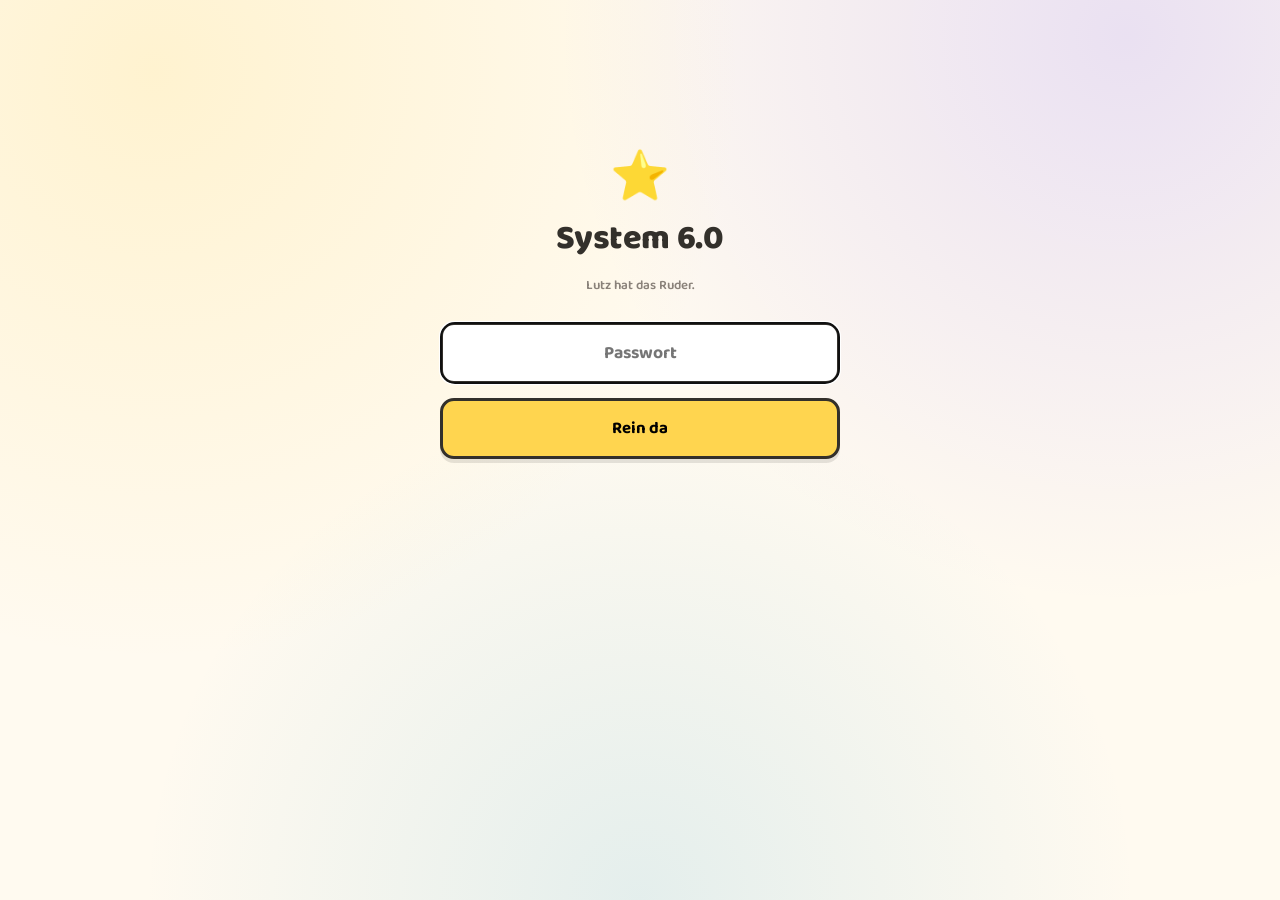
==== v6.html @ b6a1ff97 "Add files via upload" ====
<!doctype html>
<html lang="de">
<head>
<meta charset="utf-8">
<meta name="viewport" content="width=device-width, initial-scale=1, viewport-fit=cover">
<title>System 6.0</title>
<meta name="robots" content="noindex, nofollow">
<meta name="theme-color" content="#fffaf0">
<meta name="apple-mobile-web-app-capable" content="yes">
<meta name="apple-mobile-web-app-status-bar-style" content="default">
<meta name="apple-mobile-web-app-title" content="System 6.0">
<link rel="manifest" href="data:application/manifest+json,%7B%22name%22%3A%22System%206.0%22%2C%22short_name%22%3A%22System%206.0%22%2C%22description%22%3A%22Wocheneingabe%2C%20Historie%20und%20Auswertung%22%2C%22start_url%22%3A%22https%3A//maverick-holmes.github.io/the-system/v6.html%22%2C%22scope%22%3A%22https%3A//maverick-holmes.github.io/the-system/v6.html%22%2C%22display%22%3A%22standalone%22%2C%22background_color%22%3A%22%23fffaf0%22%2C%22theme_color%22%3A%22%23fffaf0%22%2C%22orientation%22%3A%22portrait%22%2C%22icons%22%3A%5B%7B%22src%22%3A%22data%3Aimage/svg%2Bxml%2C%3Csvg%20xmlns%3D%27http%3A//www.w3.org/2000/svg%27%20viewBox%3D%270%200%20100%20100%27%3E%3Crect%20fill%3D%27%25233a2f5c%27%20width%3D%27100%27%20height%3D%27100%27%20rx%3D%2720%27/%3E%3Ctext%20x%3D%2750%27%20y%3D%2770%27%20text-anchor%3D%27middle%27%20font-size%3D%2758%27%3E%25E2%25AD%2590%3C/text%3E%3C/svg%3E%22%2C%22sizes%22%3A%22any%22%2C%22type%22%3A%22image/svg%2Bxml%22%7D%5D%7D">
<link rel="preconnect" href="https://fonts.googleapis.com">
<link rel="preconnect" href="https://fonts.gstatic.com" crossorigin>
<link href="https://fonts.googleapis.com/css2?family=Baloo+2:wght@500;600;700;800&display=swap" rel="stylesheet">
<style>
:root{
  --creme:#fffaf0; --papier:#ffffff; --tinte:#33302b; --grau:#8a827a;
  --linie:#e8ded0; --gelb:#ffd54f; --gruen:#7cb342; --rot:#e94f37;
  --blau:#3fa7d6; --lila:#7c5cff; --orange:#ff6b35;
  --schatten:0 4px 0 rgba(51,48,43,.12);
}
*{box-sizing:border-box}
html,body{margin:0;padding:0}
body{
  background:var(--creme);
  background-image:radial-gradient(circle at 12% 8%, rgba(255,213,79,.20), transparent 42%),
                   radial-gradient(circle at 88% 4%, rgba(124,92,255,.16), transparent 40%),
                   radial-gradient(circle at 50% 100%, rgba(63,167,214,.14), transparent 45%);
  background-attachment:fixed;
  color:var(--tinte);
  font-family:"Baloo 2","Segoe UI",system-ui,-apple-system,sans-serif;
  font-size:17px; line-height:1.45; -webkit-text-size-adjust:100%;
}
.wrap{max-width:940px;margin:0 auto;padding:18px 16px 120px}
h1,h2,h3{margin:0;font-weight:800;letter-spacing:-.01em}
button{font-family:inherit;font-weight:700;cursor:pointer;border:none}
input,select,textarea{font-family:inherit;font-size:1rem;color:var(--tinte)}

/* ---------- Karten ---------- */
.karte{background:var(--papier);border:3px solid var(--tinte);border-radius:22px;
  box-shadow:var(--schatten);padding:18px;margin-bottom:18px}
.karte.duenn{border-width:2px;border-color:var(--linie);box-shadow:none}

/* ---------- Kopf ---------- */
.kopf{display:flex;align-items:center;gap:12px;flex-wrap:wrap;margin-bottom:14px}
.logo{font-size:1.6rem;font-weight:800}
.logo span{color:var(--orange)}
.kw-wahl{margin-left:auto;display:flex;align-items:center;gap:6px}
.kw-wahl button{width:38px;height:38px;border-radius:12px;background:var(--tinte);color:#fff;font-size:1.1rem}
.kw-wahl .kw-label{min-width:150px;text-align:center;font-weight:800;font-size:1.05rem}
.kw-wahl .kw-label small{display:block;font-weight:600;color:var(--grau);font-size:.75rem;line-height:1}

/* ---------- Reiter ---------- */
.reiter{display:flex;gap:8px;margin-bottom:18px;flex-wrap:wrap}
.reiter button{padding:10px 18px;border-radius:999px;background:#fff;border:3px solid var(--tinte);
  font-size:1rem;box-shadow:var(--schatten)}
.reiter button.an{background:var(--gelb)}

/* ---------- Nordstern ---------- */
.nordstern{background:linear-gradient(135deg,#2b2540,#463a6b);border-color:#2b2540;color:#fff;
  text-align:center;padding:22px 18px}
.nordstern .stern{font-size:2.6rem;line-height:1}
.nordstern label{display:block;font-size:.85rem;letter-spacing:.14em;text-transform:uppercase;
  color:#c9b8ff;margin:2px 0 10px}
.nordstern input{width:100%;background:transparent;border:none;border-bottom:3px dashed #7a6cae;
  color:#fff;font-size:1.5rem;font-weight:700;text-align:center;padding:6px 0;outline:none}
.nordstern input::placeholder{color:#8878b8}
.ziel{display:flex;gap:8px;justify-content:center;margin-top:16px;flex-wrap:wrap}
.ziel button{padding:9px 14px;border-radius:999px;border:2px solid #7a6cae;background:transparent;
  color:#d8ccff;font-size:.92rem}
.ziel button.an{background:var(--gelb);color:#2b2540;border-color:var(--gelb)}

/* ---------- Joker ---------- */
.joker{display:flex;align-items:center;gap:14px;flex-wrap:wrap}
.joker .karten{display:flex;gap:6px}
.joker .jk{width:34px;height:46px;border-radius:8px;border:3px solid var(--tinte);background:#fff;
  display:flex;align-items:center;justify-content:center;font-size:1.1rem;transition:transform .12s}
.joker .jk.an{background:var(--gelb);transform:translateY(-4px) rotate(-4deg)}
.joker .halb{position:relative;overflow:hidden}
.joker .halb::after{content:"";position:absolute;inset:0 50% 0 0;background:var(--gelb)}

/* ---------- Item-Zeilen ---------- */
.item{display:grid;grid-template-columns:44px 1fr auto;gap:12px;align-items:center;
  padding:12px;border-radius:16px;border:2px solid var(--linie);margin-bottom:10px;background:#fff}
.item.voll{border-color:var(--gruen);background:#f6fbf0}
.item.halb{border-color:var(--gelb);background:#fffbef}
.item.leer{border-color:var(--linie)}
.item .emo{font-size:1.7rem;text-align:center;line-height:1}
.item .name{font-weight:700;font-size:1.05rem;display:flex;align-items:center;gap:6px;flex-wrap:wrap}
.gew{font-size:.7rem;background:var(--tinte);color:#fff;border-radius:6px;padding:1px 6px;font-weight:700}
.item .sub{font-size:.82rem;color:var(--grau);font-weight:600}
.balken{height:14px;border-radius:999px;background:#efe8dd;overflow:hidden;margin-top:6px;
  border:2px solid var(--tinte)}
.balken i{display:block;height:100%;border-radius:999px;transition:width .25s}
.eingabe{display:flex;align-items:center;gap:6px}
.eingabe button{width:36px;height:36px;border-radius:11px;background:var(--tinte);color:#fff;font-size:1.2rem;line-height:1}
.eingabe input{width:62px;height:36px;text-align:center;border:2px solid var(--tinte);border-radius:11px;
  font-weight:800;font-size:1rem;background:#fff}
.pkt{min-width:44px;text-align:right;font-weight:800;font-size:1.05rem}
.pkt small{display:block;font-size:.68rem;color:var(--grau);font-weight:600}
.jaNein{display:flex;gap:6px}
.jaNein button{padding:8px 12px;border-radius:11px;border:2px solid var(--tinte);background:#fff;font-size:.9rem}
.jaNein button.an.gut{background:var(--gruen);color:#fff}
.jaNein button.an.schlecht{background:var(--rot);color:#fff}
.warn{font-size:.8rem;color:var(--rot);font-weight:700;margin-top:4px}

/* ---------- Punktestand ---------- */
.stand{position:sticky;bottom:0;z-index:20;margin:0 -16px;padding:12px 16px calc(12px + env(safe-area-inset-bottom));
  background:rgba(255,250,240,.94);backdrop-filter:blur(8px);border-top:3px solid var(--tinte)}
.standInner{max-width:940px;margin:0 auto;display:flex;align-items:center;gap:14px;flex-wrap:wrap}
.note{width:64px;height:64px;border-radius:18px;border:3px solid var(--tinte);display:flex;
  align-items:center;justify-content:center;font-size:2.1rem;font-weight:800;flex:none}
.note.n1{background:#7cb342;color:#fff}.note.n2{background:#aed581}
.note.n3{background:var(--gelb)}.note.n4{background:#ffb74d}
.note.n5{background:#ff8a65;color:#fff}.note.n6{background:var(--rot);color:#fff}
.standTxt{font-weight:700;line-height:1.25}
.standTxt small{display:block;color:var(--grau);font-weight:600;font-size:.8rem}
.speichern{margin-left:auto;padding:14px 24px;border-radius:16px;background:var(--gruen);color:#fff;
  font-size:1.05rem;border:3px solid var(--tinte);box-shadow:var(--schatten)}
.speichern:disabled{background:var(--grau);cursor:default}

/* ---------- Konto-Leiste ---------- */
.leiste{position:relative;height:40px;border:3px solid var(--tinte);border-radius:999px;background:#efe8dd;
  overflow:hidden;margin:10px 0 6px}
.leiste i{position:absolute;inset:0 auto 0 0;background:linear-gradient(90deg,var(--gruen),#aed581);transition:width .3s}
.leiste i.minus{background:linear-gradient(90deg,var(--rot),#ff8a65)}
.leiste b{position:absolute;top:0;bottom:0;width:3px;background:var(--tinte);opacity:.35}
.marken{display:flex;justify-content:space-between;font-size:.78rem;color:var(--grau);font-weight:700}
.belohnung{display:grid;grid-template-columns:repeat(auto-fit,minmax(190px,1fr));gap:10px;margin-top:12px}
.belohnung div{border:2px dashed var(--linie);border-radius:14px;padding:10px 12px;font-size:.9rem}
.belohnung div.frei{border-style:solid;border-color:var(--gruen);background:#f6fbf0}
.belohnung b{display:block;font-size:1.02rem}

/* ---------- Zone 2 ---------- */
.z2{display:grid;grid-template-columns:repeat(auto-fit,minmax(170px,1fr));gap:9px}
.z2 button{display:flex;align-items:center;gap:9px;padding:11px 12px;border-radius:14px;
  border:2px solid var(--linie);background:#fff;text-align:left;font-size:.95rem;font-weight:700}
.z2 button .box{width:24px;height:24px;border:3px solid var(--tinte);border-radius:7px;flex:none;
  display:flex;align-items:center;justify-content:center;font-size:.95rem;color:transparent}
.z2 button.an{background:#f6fbf0;border-color:var(--gruen)}
.z2 button.an .box{background:var(--gruen);color:#fff}

/* ---------- Text ---------- */
.ppp label{display:block;font-weight:800;margin:12px 0 5px}
.ppp textarea{width:100%;min-height:74px;border:2px solid var(--linie);border-radius:14px;padding:10px 12px;
  resize:vertical;background:#fffdf8}
.hinweisbox{border-radius:16px;padding:12px 14px;font-size:.93rem;font-weight:600;margin-bottom:12px}
.hinweisbox.streng{background:#fdecea;border:2px solid var(--rot)}
.hinweisbox.malus{background:#fff4e0;border:2px solid #ff8a65}
.hinweisbox.info{background:#eef6fb;border:2px solid var(--blau)}

/* ---------- Login ---------- */
.tor{max-width:400px;margin:14vh auto;text-align:center}
.tor input{width:100%;padding:14px;border:3px solid var(--tinte);border-radius:14px;text-align:center;
  font-size:1.1rem;font-weight:700;margin:14px 0}
.tor button{width:100%;padding:14px;border-radius:14px;background:var(--gelb);border:3px solid var(--tinte);
  font-size:1.05rem;box-shadow:var(--schatten)}

/* ---------- Historie / Auswertung ---------- */
.whead{display:flex;align-items:center;gap:12px;cursor:pointer}
.whead .note{width:48px;height:48px;font-size:1.5rem;border-radius:14px}
.gitter{display:grid;grid-template-columns:repeat(auto-fit,minmax(150px,1fr));gap:10px;margin-top:12px}
.kachel{border:2px solid var(--linie);border-radius:14px;padding:10px 12px}
.kachel b{display:block;font-size:1.5rem;line-height:1.1}
.kachel small{color:var(--grau);font-weight:700;font-size:.78rem}
.quote{display:flex;align-items:center;gap:10px;margin-bottom:7px;font-size:.9rem}
.quote .qn{width:170px;flex:none;font-weight:700;white-space:nowrap;overflow:hidden;text-overflow:ellipsis}
.quote .qb{flex:1;height:18px;border:2px solid var(--tinte);border-radius:999px;background:#efe8dd;overflow:hidden}
.quote .qb i{display:block;height:100%}
.quote .qv{width:52px;text-align:right;font-weight:800}
svg{max-width:100%;height:auto;display:block}
.scrollx{overflow-x:auto}
.mini{font-size:.82rem;color:var(--grau);font-weight:600}
.leerhinweis{text-align:center;color:var(--grau);font-weight:700;padding:26px 10px}
.zeile{display:flex;justify-content:space-between;gap:10px;padding:6px 0;border-bottom:1px dashed var(--linie);font-size:.92rem}
.zeile:last-child{border:none}
.knopf{padding:9px 14px;border-radius:12px;border:2px solid var(--tinte);background:#fff;font-size:.9rem}
.knopf.warn{border-color:var(--rot);color:var(--rot)}
.toast{position:fixed;left:50%;bottom:110px;transform:translateX(-50%);background:var(--tinte);color:#fff;
  padding:12px 20px;border-radius:14px;font-weight:700;z-index:50;box-shadow:0 6px 18px rgba(0,0,0,.25);
  opacity:0;pointer-events:none;transition:opacity .2s,transform .2s;max-width:90vw;text-align:center}
.toast.an{opacity:1;transform:translateX(-50%) translateY(-6px)}
@media (max-width:560px){
  body{font-size:16px}
  .item{grid-template-columns:36px 1fr;grid-template-areas:"e n" ". i"}
  .item .emo{grid-area:e}.item .txt{grid-area:n}.item .rechts{grid-area:i;display:flex;
    justify-content:space-between;align-items:center;gap:10px}
  .quote .qn{width:110px}
}
</style>
</head>
<body>

<div id="tor" class="wrap" hidden>
  <div class="tor">
    <div style="font-size:3rem">&#11088;</div>
    <h1>System 6.0</h1>
    <p class="mini">Lutz hat das Ruder.</p>
    <input id="torKey" type="password" placeholder="Passwort" autocomplete="current-password">
    <button id="torBtn">Rein da</button>
    <p id="torFehler" class="mini" style="color:var(--rot);min-height:20px"></p>
  </div>
</div>

<div id="app" class="wrap" hidden>
  <div class="kopf">
    <div class="logo">System <span>6.0</span></div>
    <div class="kw-wahl">
      <button id="kwZurueck" title="Woche zurück">&#8592;</button>
      <div class="kw-label"><span id="kwText">KW 36</span><small id="kwDatum"></small></div>
      <button id="kwVor" title="Woche vor">&#8594;</button>
    </div>
  </div>

  <div class="reiter">
    <button data-reiter="woche" class="an">Diese Woche</button>
    <button data-reiter="historie">Historie</button>
    <button data-reiter="auswertung">Auswertung</button>
  </div>

  <!-- ===================== WOCHE ===================== -->
  <section id="rWoche">
    <div id="hinweise"></div>

    <div class="karte nordstern">
      <div class="stern">&#11088;</div>
      <label>Nordstern der Woche</label>
      <input id="nordstern" placeholder="Was zieht dich diese Woche?" maxlength="140">
      <div class="ziel" id="zielWahl">
        <button data-ziel="0">nein, gar nicht</button>
        <button data-ziel="1">ja, etwas</button>
        <button data-ziel="2">ja, absolut</button>
      </div>
    </div>

    <div class="karte">
      <div class="joker">
        <div>
          <h3>&#127183; Joker-Tage</h3>
          <div class="mini" id="jokerRest"></div>
        </div>
        <div class="karten" id="jokerKarten"></div>
        <button class="knopf" id="jokerWeg">zurücksetzen</button>
      </div>
      <div class="mini" style="margin-top:8px">Ein Joker deckt ein Fünftel der Wochenziele ab. Zähne zählen nicht mit.</div>
    </div>

    <div class="karte">
      <h2>Zone 1 &mdash; die Pflichten</h2>
      <div class="mini" style="margin-bottom:12px">unter 50 % &rarr; 0 &middot; ab 50 % &rarr; 1 &middot; ab 100 % &rarr; 3 Punkte, mal Gewicht</div>
      <div id="zone1"></div>
    </div>

    <div class="karte">
      <h2>Zone 2 &mdash; ohne Verbindlichkeit</h2>
      <div class="mini" style="margin-bottom:12px">Kein Soll, keine Punkte. Steht hier, damit es nicht vergessen wird.</div>
      <div class="z2" id="zone2"></div>
    </div>

    <div class="karte ppp">
      <h2>Weekly Review</h2>
      <label>Progress &mdash; was ist vorangekommen?</label>
      <textarea id="ppp_progress"></textarea>
      <label>Problems &mdash; wo hat es geklemmt?</label>
      <textarea id="ppp_problems"></textarea>
      <label>Plans &mdash; was nimmst du dir vor?</label>
      <textarea id="ppp_plans"></textarea>
    </div>

    <div class="karte">
      <h2>&#128176; Punktekonto</h2>
      <div class="leiste" id="kontoLeiste"><i id="kontoFuell"></i></div>
      <div class="marken"><span>0</span><span>3 klein</span><span>6 mittel</span><span>12 groß</span></div>
      <div class="belohnung" id="belohnung"></div>
      <div style="margin-top:14px;display:flex;gap:8px;align-items:center;flex-wrap:wrap">
        <span style="font-weight:700">Einlösen:</span>
        <div class="eingabe">
          <button data-el="minus">&#8722;</button>
          <input id="einloesung" type="number" min="0" step="1" value="0" inputmode="numeric">
          <button data-el="plus">+</button>
        </div>
        <input id="einloesungNotiz" placeholder="wofür?" style="flex:1;min-width:150px;padding:8px 12px;border:2px solid var(--linie);border-radius:11px">
      </div>
      <div class="mini" style="margin-top:6px">Wird beim Speichern gebucht. Eingelöst ist eingelöst.</div>
    </div>
  </section>

  <!-- ===================== HISTORIE ===================== -->
  <section id="rHistorie" hidden></section>

  <!-- ===================== AUSWERTUNG ===================== -->
  <section id="rAuswertung" hidden></section>
</div>

<div id="stand" class="stand" hidden>
  <div class="standInner">
    <div class="note n3" id="noteBadge">&ndash;</div>
    <div class="standTxt">
      <span id="standPunkte">0 von 48 Punkten</span>
      <small id="standDetail">0 % &middot; Konto 0</small>
    </div>
    <button class="speichern" id="speichern">Woche speichern</button>
  </div>
</div>

<div class="toast" id="toast"></div>

<script>window.SYS6_CFG={url:"https://slakiemfidzfayqsuvnb.supabase.co",projekt:"slakiemfidzfayqsuvnb",anon:"eyJhbGciOiJIUzI1NiIsInR5cCI6IkpXVCJ9.eyJpc3MiOiJzdXBhYmFzZSIsInJlZiI6InNsYWtpZW1maWR6ZmF5cXN1dm5iIiwicm9sZSI6ImFub24iLCJpYXQiOjE3ODczMTAyNDAsImV4cCI6MjEwMjg4NjI0MH0.IXiqrWY8hqJHMXvcYO3d8M8W2H_iJmV2vdRVjZ12ycs"};</script>
<script>
(function(){
"use strict";

var CFG = window.SYS6_CFG || {};
var REST = CFG.url + "/rest/v1/rpc/";
var KEY  = CFG.anon;

var S = {
  key: null, items: [], systemstaende: [], joker: {}, historie: [],
  jahr: null, kw: null, woche: null, reiter: "woche", dirty: false
};

/* ---------------- Werkzeug ---------------- */
function $(id){ return document.getElementById(id); }
function el(tag, cls, txt){ var e=document.createElement(tag); if(cls)e.className=cls; if(txt!=null)e.textContent=txt; return e; }
function r2(x){ return Math.round(x*100)/100; }
function toast(t, lang){ var e=$("toast"); e.textContent=t; e.classList.add("an");
  clearTimeout(e._t); e._t=setTimeout(function(){e.classList.remove("an");}, lang||2600); }

function ausDatum(s){ return s ? new Date(s + "T00:00:00Z") : null; }
function itemsDerWoche(zone, jahr, kw){
  var b = wochenBeginn(jahr == null ? S.jahr : jahr, kw == null ? S.kw : kw);
  var e = new Date(b.getTime() + 6*86400000);
  return S.items.filter(function(i){
    if(i.zone !== zone) return false;
    var ab = ausDatum(i.gueltig_ab); if(ab && ab > e) return false;
    var bis = ausDatum(i.gueltig_bis); if(bis && bis < b) return false;
    return true;
  });
}
function wochenIndex(jahr, kw){ return jahr * 100 + kw; }
function ersteWoche(){
  var ab = S.items.map(function(i){ return i.gueltig_ab; }).filter(Boolean).sort()[0];
  return ab ? isoWoche(new Date(ab + "T12:00:00Z")) : isoWoche(new Date());
}
function isoWoche(d){
  var t = new Date(Date.UTC(d.getFullYear(), d.getMonth(), d.getDate()));
  var tag = t.getUTCDay() || 7;
  t.setUTCDate(t.getUTCDate() + 4 - tag);
  var jahrStart = new Date(Date.UTC(t.getUTCFullYear(),0,1));
  var kw = Math.ceil((((t - jahrStart)/86400000)+1)/7);
  return { jahr: t.getUTCFullYear(), kw: kw };
}
function wochenBeginn(jahr, kw){
  var d = new Date(Date.UTC(jahr,0,4));
  var tag = d.getUTCDay() || 7;
  d.setUTCDate(d.getUTCDate() - (tag-1) + (kw-1)*7);
  return d;
}
function dmy(d){ return ("0"+d.getUTCDate()).slice(-2)+"."+("0"+(d.getUTCMonth()+1)).slice(-2)+"."; }
function kwAnzahl(jahr){ return isoWoche(new Date(jahr,11,28)).kw; }

/* ------------------------------------------------------------------
   Zwei Wege zur selben Datenbank:
   - "connector": die Seite laeuft als Artefakt auf claude.ai und ruft
     Supabase ueber Bastis eigenen Connector auf.
   - "direkt":    die Seite liegt auf einem eigenen Webplatz und spricht
     die Supabase-API unmittelbar an.
   Beide landen in denselben Funktionen, also immer in derselben Rechnung.
------------------------------------------------------------------- */
var WEG = null, MCP = null;

var ARGFOLGE = {
  sys6_login:            ["p_key"],
  sys6_stammdaten:       ["p_key"],
  sys6_historie:         ["p_key"],
  sys6_export:           ["p_key"],
  sys6_woche_speichern:  ["p_key","p_daten"],
  sys6_woche_loeschen:   ["p_key","p_jahr","p_kw"],
  sys6_malus_setzen:     ["p_key","p_jahr","p_kw","p_text","p_erledigt"],
  sys6_konto_buchen:     ["p_key","p_art","p_punkte","p_notiz","p_jahr","p_kw"]
};

function wegWaehlen(){
  if(!window.claude || typeof window.claude.use !== "function"){
    WEG = "direkt"; return Promise.resolve();
  }
  return window.claude.use("mcp").then(function(m){
    if(m){ MCP = m; WEG = "connector"; } else { WEG = "direkt"; }
  }, function(){ WEG = "direkt"; });
}

function rpc(fn, args){
  return (WEG ? Promise.resolve() : wegWaehlen()).then(function(){
    return WEG === "connector" ? ueberConnector(fn, args) : direkt(fn, args);
  });
}

function direkt(fn, args){
  return fetch(REST + fn, {
    method: "POST",
    headers: { "apikey": KEY, "Authorization": "Bearer " + KEY, "Content-Type": "application/json" },
    body: JSON.stringify(args)
  }).then(function(r){
    return r.text().then(function(t){
      var d = null; try { d = t ? JSON.parse(t) : null; } catch(e){}
      if(!r.ok){ throw new Error(d && d.message ? d.message : ("Die Datenbank hat mit Fehler " + r.status + " geantwortet.")); }
      return d;
    });
  });
}

function sqlText(s){ return "'" + String(s).replace(/'/g, "''") + "'"; }
function sqlWert(v){
  if(v === null || v === undefined) return "null";
  if(typeof v === "number") return String(v);
  if(typeof v === "boolean") return v ? "true" : "false";
  if(typeof v === "object")  return sqlText(JSON.stringify(v)) + "::jsonb";
  return sqlText(v);
}

/* Der Connector liefert das Ergebnis als Text mit Schutzmarkierungen
   drumherum. Wir schneiden die JSON-Zeilen heraus. */
function ausConnectorText(p){
  /* Der Connector antwortet als {result:"…"} mit Text darin, je nach
     Fassung auch direkt als Text oder bereits fertig zerlegt. */
  if(p && typeof p === "object" && !Array.isArray(p)){
    if(typeof p.result === "string") p = p.result;
    else if(typeof p.text === "string") p = p.text;
    else return p;
  }
  if(Array.isArray(p)) return p;
  if(typeof p !== "string") return null;
  var m = p.match(/<untrusted-data-[^>]*>\s*([\s\S]*?)\s*<\/untrusted-data-[^>]*>/i);
  var roh = (m ? m[1] : p).trim();
  var start = roh.indexOf("["), ende = roh.lastIndexOf("]");
  if(start > 0 || ende < roh.length - 1){
    if(start >= 0 && ende > start) roh = roh.slice(start, ende + 1);
  }
  return JSON.parse(roh);
}

function connectorFehler(e){
  var code = e && e.code ? e.code : "";
  if(code === "tool_error"){
    var t = String(e.message || "");
    var m = t.match(/sys6: ([^"\n]+)/);
    if(m) return new Error(m[1].trim());
    var pg = t.match(/ERROR:\s+\w+:\s+([^\n]+)/);
    return new Error(pg ? pg[1].trim() : t);
  }
  var texte = {
    needs_reauth: "Die Verbindung zu Supabase ist abgelaufen. In claude.ai unter Einstellungen → Connectors neu verbinden, dann diese Seite neu laden.",
    server_not_connected: "Der Supabase-Connector ist nicht verbunden. In claude.ai unter Einstellungen → Connectors hinzufügen.",
    selection_required: "Es gibt mehrere Supabase-Verbindungen. Bitte im Auswahldialog eine aussuchen und die Seite neu laden.",
    server_not_found: "Diese Supabase-Verbindung gibt es nicht mehr. Bitte in claude.ai neu verbinden.",
    server_unavailable: "Supabase antwortet gerade nicht. In einem Moment nochmal versuchen.",
    rate_limited: "Zu viele Anfragen hintereinander. Kurz warten, dann nochmal.",
    not_in_manifest: "Diese Seite darf diesen Aufruf nicht machen. Jörg muss sie neu veröffentlichen.",
    blocked_by_policy: "Der Zugriff auf Supabase ist für dieses Konto gesperrt.",
    approval_required: "Dieser Aufruf braucht eine Freigabe, die auf dieser Seite noch nicht möglich ist.",
    not_granted: "Diese Ansicht darf den Supabase-Connector nicht benutzen. Seite neu laden und die Nachfrage bestätigen.",
    capability_disabled: "Der Supabase-Connector ist in dieser Ansicht nicht verfügbar.",
    cancelled: "Der Aufruf wurde abgebrochen. Ob er trotzdem gespeichert hat, ist offen — bitte die Woche nochmal ansehen.",
    bad_request: "Fehlerhafter Aufruf. Das ist ein Fehler in der Seite, nicht bei dir."
  };
  return new Error(texte[code] || (e && e.message) || "Unbekannter Fehler.");
}

function ueberConnector(fn, args){
  var teile = (ARGFOLGE[fn] || []).map(function(n){ return sqlWert(args[n]); });
  var sql = "select public." + fn + "(" + teile.join(", ") + ") as d;";
  return MCP.callTool("Supabase", "execute_sql",
      { project_id: CFG.projekt, query: sql }, { cache: false })
    .then(function(res){
      var nutz = (res && res.payload !== undefined) ? res.payload : null;
      if(nutz === null && res && res.content && res.content.length){
        for(var i = 0; i < res.content.length; i++){
          if(typeof res.content[i].text === "string"){ nutz = res.content[i].text; break; }
        }
      }
      var zeilen = ausConnectorText(nutz);
      if(Array.isArray(zeilen)) return zeilen.length ? zeilen[0].d : null;
      if(zeilen && typeof zeilen === "object" && "d" in zeilen) return zeilen.d;
      return zeilen;
    }, function(e){ throw connectorFehler(e); });
}

/* ---------------- Rechenkern (identisch zur Datenbank) ---------------- */
function note_aus_prozent(p){
  if(p>=90) return 1; if(p>=75) return 2; if(p>=60) return 3;
  if(p>=45) return 4; if(p>=30) return 5; return 6;
}
function punkte_aus_note(n){ return ({1:3,2:2,3:1,4:-1,5:-2,6:-3})[n] || 0; }
function stufe_aus_quote(q){ var f=Math.floor(q); return f>=100?3:(f>=50?1:0); }

function rechne(){
  var joker = S.woche.joker_tage || 0;
  var summe = 0, max = 0, detail = {};
  itemsDerWoche(1).forEach(function(it){
    var ist = Number(S.woche.ist[it.schluessel] || 0);
    if(it.cap != null && ist > it.cap) ist = it.cap;
    var soll = Number(it.soll);
    if(it.joker_faehig && joker > 0) soll = r2(Math.max(soll * (1 - joker/5), 0));
    var quote = (soll <= 0) ? 100 : r2(ist / soll * 100);
    var stufe = stufe_aus_quote(quote);
    var pkt = stufe * it.gewicht;
    summe += pkt; max += 3 * it.gewicht;
    detail[it.schluessel] = { ist: ist, soll: soll, quote: quote, stufe: stufe, punkte: pkt };
  });
  var prozent = max > 0 ? r2(summe / max * 100) : 0;
  var note = note_aus_prozent(prozent);
  return { punkte: summe, max: max, prozent: prozent, note: note,
           notePunkte: punkte_aus_note(note), detail: detail };
}

/* Kontostand aller Wochen VOR der gerade offenen */
function kontoVorher(){
  var s = 0;
  S.historie.forEach(function(w){
    if(w.jahr < S.jahr || (w.jahr === S.jahr && w.kw < S.kw)){
      (w.konto||[]).forEach(function(k){ s += k.punkte; });
    }
  });
  return s;
}
function einloesungWert(){ return Math.max(0, parseInt($("einloesung").value||"0",10) || 0); }

function jokerVerbraucht(jahr){
  var s = 0;
  S.historie.forEach(function(w){ if(w.jahr===jahr && !(w.jahr===S.jahr && w.kw===S.kw)) s += Number(w.joker_tage||0); });
  return s + Number(S.woche.joker_tage||0);
}

/* ---------------- Woche laden ---------------- */
function leereWoche(jahr, kw){
  return { jahr: jahr, kw: kw, nordstern: "", zielerreichung: null, joker_tage: 0,
           ist: {}, zone2: {}, review: {}, konto: [], malus: null, malus_erledigt: false,
           strenger_modus: false, gespeichert: false };
}
function ladeWoche(jahr, kw){
  S.jahr = jahr; S.kw = kw;
  var vorhanden = S.historie.filter(function(w){ return w.jahr===jahr && w.kw===kw; })[0];
  if(vorhanden){
    var ist = {}; Object.keys(vorhanden.ist||{}).forEach(function(k){ ist[k] = Number(vorhanden.ist[k].wert); });
    S.woche = { jahr: jahr, kw: kw, nordstern: vorhanden.nordstern || "",
      zielerreichung: vorhanden.zielerreichung, joker_tage: Number(vorhanden.joker_tage||0),
      ist: ist, zone2: Object.assign({}, vorhanden.zone2||{}), review: vorhanden.review||{},
      konto: vorhanden.konto||[], malus: vorhanden.malus, malus_erledigt: vorhanden.malus_erledigt,
      strenger_modus: vorhanden.strenger_modus, gespeichert: true };
  } else {
    S.woche = leereWoche(jahr, kw);
    S.woche.strenger_modus = strengerModusFuer(jahr, kw);
  }
  zeichneWoche();
}

/* Vorschau: laeuft die kommende Woche im strengen Modus? */
function strengerModusFuer(jahr, kw){
  var sortiert = S.historie.slice().sort(function(a,b){ return a.jahr-b.jahr || a.kw-b.kw; })
    .filter(function(w){ return (w.jahr < jahr) || (w.jahr===jahr && w.kw < kw); });
  var streng = false, vor = null;
  sortiert.forEach(function(w){
    if(streng){ if(w.note <= 3) streng = false; }
    else if(w.note >= 4 && vor != null && vor >= 4){ streng = true; }
    vor = w.note;
  });
  return streng;
}

/* ---------------- Zeichnen: Woche ---------------- */
function zeichneWoche(){
  var beginn = wochenBeginn(S.jahr, S.kw);
  var ende = new Date(beginn.getTime() + 6*86400000);
  $("kwText").textContent = "KW " + S.kw + " / " + S.jahr;
  $("kwDatum").textContent = dmy(beginn) + " – " + dmy(ende);

  $("nordstern").value = S.woche.nordstern || "";
  Array.prototype.forEach.call($("zielWahl").children, function(b){
    b.classList.toggle("an", String(S.woche.zielerreichung) === b.dataset.ziel);
  });
  $("ppp_progress").value = (S.woche.review && S.woche.review.progress) || "";
  $("ppp_problems").value = (S.woche.review && S.woche.review.problems) || "";
  $("ppp_plans").value    = (S.woche.review && S.woche.review.plans) || "";
  $("einloesung").value = 0;
  $("einloesungNotiz").value = "";

  zeichneHinweise();
  zeichneJoker();
  zeichneZone1();
  zeichneZone2();
  aktualisiere();
}

function zeichneHinweise(){
  var box = $("hinweise"); box.innerHTML = "";
  if(itemsDerWoche(1).length === 0){
    var v = el("div","hinweisbox streng");
    var start = ersteWoche();
    v.innerHTML = "<b>Diese Woche liegt vor dem Start von System 6.0.</b><br>"
      + "Los geht es mit KW " + start.kw + " / " + start.jahr + ". Hier gibt es nichts zu erfassen.";
    box.appendChild(v);
    return;
  }
  if(S.woche.strenger_modus){
    var h = el("div","hinweisbox streng");
    h.innerHTML = "<b>&#9888;&#65039; Strenger Modus l&auml;uft.</b> T&auml;gliches Kurz-Check-in, Malus doppelt, Zone 2 ist diese Woche verbindlich. Raus kommst du mit einer Woche Note 3 oder besser.";
    box.appendChild(h);
  }
  if(S.woche.malus){
    var m = el("div","hinweisbox malus");
    m.innerHTML = "<b>&#127922; Malus aus dieser Abrechnung:</b><br>" + escape_(S.woche.malus);
    var b = el("button","knopf", S.woche.malus_erledigt ? "✓ erledigt" : "als erledigt markieren");
    b.style.marginTop = "8px";
    if(S.woche.malus_erledigt){ b.style.background = "#7cb342"; b.style.color = "#fff"; }
    b.onclick = function(){
      rpc("sys6_malus_setzen", { p_key: S.key, p_jahr: S.jahr, p_kw: S.kw,
        p_text: null, p_erledigt: !S.woche.malus_erledigt })
      .then(function(){ S.woche.malus_erledigt = !S.woche.malus_erledigt; zeichneHinweise(); ladeHistorie(); });
    };
    m.appendChild(b);
    box.appendChild(m);
  }
  var jetzt = isoWoche(new Date());
  if(S.jahr === jetzt.jahr && S.kw === jetzt.kw){
    var i = el("div","hinweisbox info");
    i.innerHTML = "Das ist die laufende Woche. Abgerechnet wird Sonntagabend im Review.";
    box.appendChild(i);
  }
}

function escape_(s){ var d=document.createElement("div"); d.textContent=s==null?"":s; return d.innerHTML; }

function zeichneJoker(){
  var k = $("jokerKarten"); k.innerHTML = "";
  for(var i=1;i<=5;i++){
    (function(n){
      var d = el("div","jk" + (S.woche.joker_tage >= n ? " an" : ""), "★");
      d.onclick = function(){
        S.woche.joker_tage = (S.woche.joker_tage === n) ? n-1 : n;
        zeichneJoker(); zeichneZone1(); aktualisiere();
      };
      k.appendChild(d);
    })(i);
  }
  var kontingent = (S.joker[S.jahr] != null) ? S.joker[S.jahr] : 60;
  var weg = jokerVerbraucht(S.jahr);
  $("jokerRest").textContent = "noch " + r2(kontingent - weg) + " von " + kontingent + " im Jahr " + S.jahr;
  $("jokerRest").style.color = (kontingent - weg) < 0 ? "var(--rot)" : "";
}

function zeichneZone1(){
  var w = $("zone1"); w.innerHTML = "";
  var res = rechne();
  itemsDerWoche(1).forEach(function(it){
    var d = res.detail[it.schluessel];
    var reihe = el("div","item " + (d.stufe===3?"voll":(d.stufe===1?"halb":"leer")));

    reihe.appendChild(el("div","emo", it.emoji));

    var txt = el("div","txt");
    var name = el("div","name");
    name.appendChild(document.createTextNode(it.name));
    var g = el("span","gew","×" + it.gewicht); g.style.background = it.farbe; name.appendChild(g);
    if(!it.joker_faehig){ var nj = el("span","gew","kein Joker"); nj.style.background="#8a827a"; name.appendChild(nj); }
    txt.appendChild(name);

    var sollTxt = (it.typ==="binaer"||it.typ==="ehrlichkeit")
      ? (it.hinweis || "eingehalten?")
      : "Soll " + (d.soll % 1 === 0 ? d.soll : d.soll.toFixed(2).replace(".",",")) + " " + (it.einheit||"")
        + (d.soll !== Number(it.soll) ? " (Joker: statt " + it.soll + ")" : "");
    txt.appendChild(el("div","sub", sollTxt));

    var bal = el("div","balken");
    var f = el("i"); f.style.width = Math.min(100, d.quote) + "%"; f.style.background = it.farbe;
    bal.appendChild(f); txt.appendChild(bal);

    if(it.cap != null && Number(S.woche.ist[it.schluessel]||0) > it.cap){
      txt.appendChild(el("div","warn","⚠ über dem harten Cap von " + it.cap + " h – darüber zählt nichts mehr."));
    }
    reihe.appendChild(txt);

    var rechts = el("div","rechts");
    if(it.typ === "binaer" || it.typ === "ehrlichkeit"){
      var jn = el("div","jaNein");
      var ja = el("button", (Number(S.woche.ist[it.schluessel]||0) >= 1 ? "an gut" : ""), it.typ==="ehrlichkeit" ? "eingehalten" : "erledigt");
      var ne = el("button", (Number(S.woche.ist[it.schluessel]||0) < 1 ? "an schlecht" : ""), it.typ==="ehrlichkeit" ? "überschritten" : "nicht");
      ja.onclick = function(){ setWert(it.schluessel, 1); };
      ne.onclick = function(){ setWert(it.schluessel, 0); };
      jn.appendChild(ja); jn.appendChild(ne);
      rechts.appendChild(jn);
    } else {
      var eg = el("div","eingabe");
      var minus = el("button",null,"−");
      var inp = el("input"); inp.type="number"; inp.min="0"; inp.step = (it.typ==="stunden"?"0.5":"1");
      inp.inputMode = "decimal";
      inp.value = String(S.woche.ist[it.schluessel] != null ? S.woche.ist[it.schluessel] : 0);
      var plus = el("button",null,"+");
      var schritt = (it.typ==="stunden") ? 0.5 : 1;
      minus.onclick = function(){ setWert(it.schluessel, Math.max(0, r2(Number(inp.value||0) - schritt))); };
      plus.onclick  = function(){ setWert(it.schluessel, r2(Number(inp.value||0) + schritt)); };
      inp.oninput = function(){ S.woche.ist[it.schluessel] = Number(inp.value||0); leichtAktualisieren(); };
      inp.onblur = function(){ zeichneZone1(); aktualisiere(); };
      eg.appendChild(minus); eg.appendChild(inp); eg.appendChild(plus);
      rechts.appendChild(eg);
    }
    var p = el("div","pkt");
    p.appendChild(document.createTextNode(d.punkte));
    p.appendChild(el("small", null, "von " + (3*it.gewicht)));
    rechts.appendChild(p);
    reihe.appendChild(rechts);

    w.appendChild(reihe);
  });
}
function setWert(schluessel, wert){
  S.woche.ist[schluessel] = wert;
  zeichneZone1(); aktualisiere();
}
function leichtAktualisieren(){ aktualisiere(); }

function zeichneZone2(){
  var w = $("zone2"); w.innerHTML = "";
  itemsDerWoche(2).forEach(function(it){
    var an = !!S.woche.zone2[it.schluessel];
    var b = el("button", an ? "an" : "");
    var box = el("div","box","✓");
    b.appendChild(box);
    b.appendChild(document.createTextNode(it.emoji + " " + it.name));
    b.onclick = function(){ S.woche.zone2[it.schluessel] = !S.woche.zone2[it.schluessel]; zeichneZone2(); };
    w.appendChild(b);
  });
}

function aktualisiere(){
  var res = rechne();
  var leer = res.max === 0;
  $("speichern").disabled = leer;
  $("speichern").textContent = leer ? "nichts zu speichern" : "Woche speichern";
  if(leer){
    $("noteBadge").textContent = "–"; $("noteBadge").className = "note n3";
    $("standPunkte").textContent = "keine Bewertung";
    $("standDetail").textContent = "vor dem Systemstart";
    return;
  }
  var vorher = kontoVorher();
  var neu = vorher + res.notePunkte - einloesungWert();

  $("noteBadge").textContent = res.note;
  $("noteBadge").className = "note n" + res.note;
  $("standPunkte").textContent = res.punkte + " von " + res.max + " Punkten";
  $("standDetail").textContent = res.prozent.toFixed(0) + " % · Note " + res.note
    + " · " + (res.notePunkte>0?"+":"") + res.notePunkte + " aufs Konto · neuer Stand " + neu;

  var breite = Math.max(0, Math.min(100, Math.abs(neu) / 12 * 100));
  var f = $("kontoFuell");
  f.style.width = breite + "%";
  f.className = neu < 0 ? "minus" : "";
  var leiste = $("kontoLeiste");
  Array.prototype.slice.call(leiste.querySelectorAll("b")).forEach(function(x){ x.remove(); });
  [3,6,12].forEach(function(m){ var b=el("b"); b.style.left = (m/12*100) + "%"; leiste.appendChild(b); });

  var bel = $("belohnung"); bel.innerHTML = "";
  [[3,"Kleidungsstück bis 25 €","Vinted zählt"],
   [6,"Ein Tag raus","Sauerland/Siegerland, günstiges Airbnb"],
   [12,"Eine Woche Urlaub",""]].forEach(function(b){
    var d = el("div", neu >= b[0] ? "frei" : "");
    d.appendChild(el("b", null, b[0] + " Punkte – " + b[1]));
    d.appendChild(el("small", "mini", neu >= b[0] ? "frei" : ("noch " + (b[0]-neu) + " Punkte")));
    if(b[2]){ d.appendChild(el("div","mini", b[2])); }
    bel.appendChild(d);
  });
}

/* ---------------- Speichern ---------------- */
function speichern(){
  var b = $("speichern"); b.disabled = true; b.textContent = "speichert ...";
  var daten = {
    jahr: S.jahr, kw: S.kw,
    nordstern: $("nordstern").value.trim(),
    zielerreichung: S.woche.zielerreichung == null ? "" : String(S.woche.zielerreichung),
    joker_tage: S.woche.joker_tage,
    ist: {}, zone2: {},
    review: { progress: $("ppp_progress").value.trim(),
              problems: $("ppp_problems").value.trim(),
              plans: $("ppp_plans").value.trim() }
  };
  itemsDerWoche(1).forEach(function(it){ daten.ist[it.schluessel] = Number(S.woche.ist[it.schluessel] || 0); });
  itemsDerWoche(2).forEach(function(it){ daten.zone2[it.schluessel] = !!S.woche.zone2[it.schluessel]; });
  var e = einloesungWert();
  if(e > 0){ daten.einloesung_punkte = e; daten.einloesung_notiz = $("einloesungNotiz").value.trim(); }

  rpc("sys6_woche_speichern", { p_key: S.key, p_daten: daten })
    .then(function(res){
      return ladeHistorie().then(function(){
        ladeWoche(S.jahr, S.kw);
        toast("Gespeichert – Note " + res.note + ", Konto " + res.kontostand +
              (res.malus ? " · Malus fällig" : ""), 4200);
      });
    })
    .catch(function(err){ toast("Fehler: " + err.message, 5000); })
    .then(function(){ b.disabled = false; b.textContent = "Woche speichern"; });
}

/* ---------------- Historie ---------------- */
function ladeHistorie(){
  return rpc("sys6_historie", { p_key: S.key }).then(function(h){
    S.historie = h || [];
    return S.historie;
  });
}

function zeichneHistorie(){
  var w = $("rHistorie"); w.innerHTML = "";
  var liste = S.historie.slice().sort(function(a,b){ return b.jahr-a.jahr || b.kw-a.kw; });
  if(!liste.length){
    var l = el("div","karte"); l.appendChild(el("div","leerhinweis","Noch keine Woche erfasst. Fang mit dieser an."));
    w.appendChild(l); return;
  }
  liste.forEach(function(wo){
    var k = el("div","karte");
    var kopf = el("div","whead");
    var n = el("div","note n" + (wo.note||3), String(wo.note||"–"));
    kopf.appendChild(n);
    var t = el("div");
    var b = wochenBeginn(wo.jahr, wo.kw);
    t.appendChild(el("div", null, "KW " + wo.kw + " / " + wo.jahr));
    t.querySelector("div").style.fontWeight = "800";
    t.appendChild(el("div","mini", dmy(b) + " – " + dmy(new Date(b.getTime()+6*86400000))
      + " · " + Number(wo.punkte) + "/" + Number(wo.max_punkte) + " · " + Math.round(wo.prozent) + " %"
      + " · Konto " + wo.kontostand
      + (Number(wo.joker_tage) > 0 ? " · " + wo.joker_tage + " Joker" : "")
      + (wo.strenger_modus ? " · strenger Modus" : "")));
    kopf.appendChild(t);
    var oeffnen = el("button","knopf","ansehen"); oeffnen.style.marginLeft="auto";
    kopf.appendChild(oeffnen);
    k.appendChild(kopf);

    if(wo.nordstern){
      var ns = el("div", null); ns.style.marginTop="10px";
      ns.innerHTML = "⭐ <b>" + escape_(wo.nordstern) + "</b>"
        + (wo.zielerreichung != null ? " <span class='mini'>&mdash; " +
           ["nein, gar nicht","ja, etwas","ja, absolut"][wo.zielerreichung] + "</span>" : "");
      k.appendChild(ns);
    }
    if(wo.malus){
      var mm = el("div","hinweisbox malus"); mm.style.marginTop="10px";
      mm.innerHTML = "&#127922; <b>Malus:</b> " + escape_(wo.malus) + (wo.malus_erledigt ? " &nbsp;✓ erledigt" : "");
      k.appendChild(mm);
    }

    var detail = el("div"); detail.hidden = true; detail.style.marginTop = "12px";
    S.items.filter(function(i){return i.zone===1;}).forEach(function(it){
      var d = wo.ist[it.schluessel]; if(!d) return;
      var z = el("div","quote");
      z.appendChild(el("div","qn", it.emoji + " " + it.name));
      var qb = el("div","qb"); var qi = el("i");
      qi.style.width = Math.min(100, Number(d.quote)) + "%"; qi.style.background = it.farbe;
      qb.appendChild(qi); z.appendChild(qb);
      z.appendChild(el("div","qv", Number(d.wert) + "/" + Number(d.soll_eff)));
      var p = el("div","qv", String(Number(d.punkte))); p.style.width="34px";
      z.appendChild(p);
      detail.appendChild(z);
    });
    var z2 = S.items.filter(function(i){return i.zone===2 && wo.zone2[i.schluessel];});
    if(z2.length){
      var z2d = el("div","mini"); z2d.style.marginTop="10px";
      z2d.textContent = "Zone 2: " + z2.map(function(i){return i.emoji+" "+i.name;}).join(" · ");
      detail.appendChild(z2d);
    }
    if(wo.review && (wo.review.progress || wo.review.problems || wo.review.plans)){
      var rv = el("div"); rv.style.marginTop="12px";
      [["Progress",wo.review.progress],["Problems",wo.review.problems],["Plans",wo.review.plans]]
        .forEach(function(p){ if(!p[1]) return;
          var z = el("div"); z.style.marginBottom="6px";
          z.innerHTML = "<b>" + p[0] + ":</b> " + escape_(p[1]); rv.appendChild(z); });
      detail.appendChild(rv);
    }
    if((wo.konto||[]).length){
      var kb = el("div"); kb.style.marginTop="12px";
      kb.appendChild(el("div","mini","Kontobewegungen"));
      wo.konto.forEach(function(x){
        var z = el("div","zeile");
        z.appendChild(el("span", null, x.notiz || x.art));
        z.appendChild(el("b", null, (x.punkte>0?"+":"") + x.punkte));
        kb.appendChild(z);
      });
      detail.appendChild(kb);
    }
    var werkzeug = el("div"); werkzeug.style.marginTop="14px";
    werkzeug.style.display="flex"; werkzeug.style.gap="8px"; werkzeug.style.flexWrap="wrap";
    var bearb = el("button","knopf","in der Eingabe öffnen");
    bearb.onclick = function(){ setzeReiter("woche"); ladeWoche(wo.jahr, wo.kw); window.scrollTo(0,0); };
    werkzeug.appendChild(bearb);
    var loesch = el("button","knopf warn","Woche löschen");
    loesch.onclick = function(){
      if(!confirm("KW " + wo.kw + "/" + wo.jahr + " wirklich löschen?")) return;
      rpc("sys6_woche_loeschen", { p_key: S.key, p_jahr: wo.jahr, p_kw: wo.kw })
        .then(function(){ return ladeHistorie(); })
        .then(function(){ zeichneHistorie(); zeichneAuswertung(); ladeWoche(S.jahr, S.kw); toast("Gelöscht."); });
    };
    werkzeug.appendChild(loesch);
    detail.appendChild(werkzeug);

    k.appendChild(detail);
    kopf.onclick = function(){ detail.hidden = !detail.hidden; oeffnen.textContent = detail.hidden ? "ansehen" : "zuklappen"; };
    w.appendChild(k);
  });
}

/* ---------------- Auswertung ---------------- */
function svgEl(name, attrs){
  var e = document.createElementNS("http://www.w3.org/2000/svg", name);
  Object.keys(attrs||{}).forEach(function(k){ e.setAttribute(k, attrs[k]); });
  return e;
}

function notenverlauf(daten){
  var B = 760, H = 260, l = 44, r = 16, o = 20, u = 40;
  var s = svgEl("svg", { viewBox: "0 0 " + B + " " + H, width: B, height: H });
  var iB = B - l - r, iH = H - o - u;
  var n = daten.length;
  var x = function(i){ return n <= 1 ? l + iB/2 : l + i * iB / (n-1); };
  var y = function(note){ return o + (note - 1) / 5 * iH; };

  for(var g=1; g<=6; g++){
    s.appendChild(svgEl("line", { x1:l, x2:B-r, y1:y(g), y2:y(g), stroke:"#e8ded0", "stroke-width":2 }));
    var t = svgEl("text", { x:l-10, y:y(g)+5, "text-anchor":"end", "font-size":13, fill:"#8a827a", "font-weight":700 });
    t.textContent = g; s.appendChild(t);
  }
  // Systemstand-Wechsel als senkrechte Linie
  var gesehen = {};
  daten.forEach(function(d, i){
    if(d.systemstand != null && !gesehen[d.systemstand]){
      gesehen[d.systemstand] = true;
      if(i > 0){
        s.appendChild(svgEl("line", { x1:x(i), x2:x(i), y1:o-6, y2:H-u+4,
          stroke:"#7c5cff", "stroke-width":3, "stroke-dasharray":"6 5" }));
      }
      var lb = svgEl("text", { x:x(i)+5, y:o+2, "font-size":11, fill:"#7c5cff", "font-weight":800 });
      lb.textContent = "Stand " + d.systemstand; s.appendChild(lb);
    }
  });
  var pfad = daten.map(function(d,i){ return (i?"L":"M") + x(i) + " " + y(d.note); }).join(" ");
  s.appendChild(svgEl("path", { d:pfad, fill:"none", stroke:"#33302b", "stroke-width":4,
    "stroke-linejoin":"round", "stroke-linecap":"round" }));
  var farben = {1:"#7cb342",2:"#aed581",3:"#ffd54f",4:"#ffb74d",5:"#ff8a65",6:"#e94f37"};
  daten.forEach(function(d,i){
    s.appendChild(svgEl("circle", { cx:x(i), cy:y(d.note), r:8, fill:farben[d.note],
      stroke:"#33302b", "stroke-width":3 }));
    if(n <= 26 || i % Math.ceil(n/26) === 0){
      var t = svgEl("text", { x:x(i), y:H-u+22, "text-anchor":"middle", "font-size":11,
        fill:"#8a827a", "font-weight":700 });
      t.textContent = d.kw; s.appendChild(t);
    }
  });
  return s;
}

function kontoverlauf(daten){
  var B = 760, H = 210, l = 44, r = 16, o = 18, u = 34;
  var s = svgEl("svg", { viewBox: "0 0 " + B + " " + H, width: B, height: H });
  var iB = B - l - r, iH = H - o - u;
  var n = daten.length;
  var werte = daten.map(function(d){ return d.kontostand; });
  var max = Math.max(12, Math.max.apply(null, werte));
  var min = Math.min(0, Math.min.apply(null, werte));
  var x = function(i){ return n <= 1 ? l + iB/2 : l + i * iB / (n-1); };
  var y = function(v){ return o + (max - v) / (max - min || 1) * iH; };

  [0,3,6,12].forEach(function(m){
    if(m > max) return;
    s.appendChild(svgEl("line", { x1:l, x2:B-r, y1:y(m), y2:y(m),
      stroke: m===0 ? "#33302b" : "#e8ded0", "stroke-width": m===0?3:2,
      "stroke-dasharray": m===0?"":"5 5" }));
    var t = svgEl("text", { x:l-10, y:y(m)+5, "text-anchor":"end", "font-size":12, fill:"#8a827a", "font-weight":700 });
    t.textContent = m; s.appendChild(t);
  });
  var pfad = daten.map(function(d,i){ return (i?"L":"M") + x(i) + " " + y(d.kontostand); }).join(" ");
  var flaeche = pfad + " L " + x(n-1) + " " + y(0) + " L " + x(0) + " " + y(0) + " Z";
  s.appendChild(svgEl("path", { d:flaeche, fill:"rgba(124,179,66,.22)" }));
  s.appendChild(svgEl("path", { d:pfad, fill:"none", stroke:"#7cb342", "stroke-width":4,
    "stroke-linejoin":"round" }));
  daten.forEach(function(d,i){
    s.appendChild(svgEl("circle", { cx:x(i), cy:y(d.kontostand), r:6,
      fill: d.kontostand < 0 ? "#e94f37" : "#7cb342", stroke:"#33302b", "stroke-width":3 }));
  });
  return s;
}

function zeichneAuswertung(){
  var w = $("rAuswertung"); w.innerHTML = "";
  var daten = S.historie.slice().sort(function(a,b){ return a.jahr-b.jahr || a.kw-b.kw; })
    .filter(function(d){ return d.note != null; });

  if(daten.length === 0){
    var k = el("div","karte");
    k.appendChild(el("div","leerhinweis","Auswertungen erscheinen, sobald die erste Woche abgerechnet ist."));
    w.appendChild(k); return;
  }

  /* Kennzahlen */
  var kz = el("div","karte");
  kz.appendChild(el("h2",null,"Überblick"));
  var g = el("div","gitter");
  var schnitt = daten.reduce(function(a,d){ return a + d.note; }, 0) / daten.length;
  var konto = daten[daten.length-1].kontostand;
  var serie = laengsteSerie(daten, function(d){ return d.note <= 3; });
  var jetztSerie = aktuelleSerie(daten, function(d){ return d.note <= 3; });
  [["Wochen erfasst", daten.length, ""],
   ["Notenschnitt", schnitt.toFixed(2).replace(".",","), ""],
   ["Punktekonto", konto, konto < 0 ? "Malus fällig" : "Guthaben"],
   ["Längste Serie", serie, "Wochen mit Note 3 oder besser"],
   ["Aktuelle Serie", jetztSerie, "läuft"]].forEach(function(x){
    var d = el("div","kachel");
    d.appendChild(el("b", null, String(x[1])));
    d.appendChild(el("small", null, x[0]));
    if(x[2]) d.appendChild(el("div","mini", x[2]));
    g.appendChild(d);
  });
  kz.appendChild(g);
  w.appendChild(kz);

  /* Notenverlauf */
  var k1 = el("div","karte");
  k1.appendChild(el("h2",null,"Notenverlauf"));
  k1.appendChild(el("div","mini","Senkrechte Linie = neuer Systemstand. Ein Knick dort ist eine Regeländerung, kein Leistungsknick."));
  var box1 = el("div","scrollx"); box1.appendChild(notenverlauf(daten)); k1.appendChild(box1);
  w.appendChild(k1);

  /* Punktekonto */
  var k2 = el("div","karte");
  k2.appendChild(el("h2",null,"Punktekonto"));
  var box2 = el("div","scrollx"); box2.appendChild(kontoverlauf(daten)); k2.appendChild(box2);
  w.appendChild(k2);

  /* Erfuellungsquote je Item */
  var k3 = el("div","karte");
  k3.appendChild(el("h2",null,"Erfüllungsquote je Item"));
  k3.appendChild(el("div","mini","Anteil der Wochen, in denen das Item voll erfüllt war (3 Punkte). Dahinter: die längste Serie."));
  var box3 = el("div"); box3.style.marginTop = "12px";
  itemsDerWoche(1, daten[daten.length-1].jahr, daten[daten.length-1].kw).forEach(function(it){
    var mit = daten.filter(function(d){ return d.ist[it.schluessel]; });
    if(!mit.length) return;
    var voll = mit.filter(function(d){ return d.ist[it.schluessel].stufe === 3; }).length;
    var q = voll / mit.length * 100;
    var s = laengsteSerie(mit, function(d){ return d.ist[it.schluessel].stufe === 3; });
    var z = el("div","quote");
    z.appendChild(el("div","qn", it.emoji + " " + it.name));
    var qb = el("div","qb"); var qi = el("i");
    qi.style.width = q + "%"; qi.style.background = it.farbe;
    qb.appendChild(qi); z.appendChild(qb);
    z.appendChild(el("div","qv", Math.round(q) + " %"));
    var sr = el("div","qv", "⚡" + s); sr.style.width="46px"; sr.title = "längste Serie";
    z.appendChild(sr);
    box3.appendChild(z);
  });
  k3.appendChild(box3);
  w.appendChild(k3);

  /* Zone 2 */
  var k4 = el("div","karte");
  k4.appendChild(el("h2",null,"Zone 2 – was passiert von allein?"));
  k4.appendChild(el("div","mini","Ohne Soll und ohne Punkte. Nur zum Hinschauen."));
  var box4 = el("div"); box4.style.marginTop = "12px";
  itemsDerWoche(2, daten[daten.length-1].jahr, daten[daten.length-1].kw).forEach(function(it){
    var an = daten.filter(function(d){ return d.zone2[it.schluessel]; }).length;
    var q = an / daten.length * 100;
    var z = el("div","quote");
    z.appendChild(el("div","qn", it.emoji + " " + it.name));
    var qb = el("div","qb"); var qi = el("i");
    qi.style.width = q + "%"; qi.style.background = it.farbe;
    qb.appendChild(qi); z.appendChild(qb);
    z.appendChild(el("div","qv", an + "/" + daten.length));
    box4.appendChild(z);
  });
  k4.appendChild(box4);
  w.appendChild(k4);

  /* Export */
  var k5 = el("div","karte");
  k5.appendChild(el("h2",null,"Daten mitnehmen"));
  k5.appendChild(el("div","mini","Alles als CSV, jederzeit. Die Datenbank ist nicht das Gefängnis der Daten."));
  var eb = el("button","knopf","CSV herunterladen"); eb.style.marginTop="10px";
  eb.onclick = exportCsv;
  k5.appendChild(eb);
  w.appendChild(k5);
}

function laengsteSerie(liste, test){
  var max = 0, akt = 0;
  liste.forEach(function(d){ if(test(d)){ akt++; if(akt>max) max=akt; } else akt = 0; });
  return max;
}
function aktuelleSerie(liste, test){
  var akt = 0;
  for(var i = liste.length - 1; i >= 0; i--){ if(test(liste[i])) akt++; else break; }
  return akt;
}

function exportCsv(){
  rpc("sys6_export", { p_key: S.key }).then(function(d){
    var teile = [];
    Object.keys(d).forEach(function(name){
      var rows = d[name];
      if(!rows || !rows.length) return;
      var sp = Object.keys(rows[0]);
      teile.push("### " + name);
      teile.push(sp.join(";"));
      rows.forEach(function(r){
        teile.push(sp.map(function(k){
          var v = r[k]; if(v == null) return "";
          v = String(v).replace(/"/g, '""');
          return (v.indexOf(";") > -1 || v.indexOf("\n") > -1) ? '"' + v + '"' : v;
        }).join(";"));
      });
      teile.push("");
    });
    return dateiAnbieten("system6-export.csv", "﻿" + teile.join("\n"));
  }).catch(function(e){ toast("Fehler: " + e.message, 4000); });
}

/* Herunterladen: als Artefakt über die Speichern-Berechtigung,
   auf einem eigenen Webplatz direkt. */
function dateiAnbieten(name, inhalt){
  if(window.claude && typeof window.claude.use === "function"){
    return window.claude.use("downloads").then(function(dl){
      if(!dl) return direktSpeichern(name, inhalt);
      return dl.save({ filename: name, data: inhalt }).then(
        function(){ toast("CSV gespeichert."); },
        function(e){
          var c = e && e.code;
          if(c === "declined") return;
          if(c === "rate_limited"){ toast("Es ist schon eine Nachfrage offen. Gleich nochmal.", 3500); return; }
          if(c === "too_large"){ toast("Die Datei ist zu groß zum Speichern.", 3500); return; }
          if(c === "unavailable" || c === "not_granted" || c === "capability_disabled"
             || c === "capability_removed"){ toast("Speichern ist in dieser Ansicht nicht möglich.", 3500); return; }
          toast("Speichern hat nicht geklappt: " + ((e && e.message) || "unbekannt"), 4000);
        });
    }, function(){ return direktSpeichern(name, inhalt); });
  }
  return direktSpeichern(name, inhalt);
}
function direktSpeichern(name, inhalt){
  var blob = new Blob([inhalt], { type: "text/csv;charset=utf-8" });
  var a = document.createElement("a");
  a.href = window.URL.createObjectURL(blob);
  a.download = name;
  document.body.appendChild(a); a.click(); a.remove();
  toast("CSV heruntergeladen.");
}

/* ---------------- Reiter ---------------- */
function setzeReiter(name){
  S.reiter = name;
  $("rWoche").hidden = name !== "woche";
  $("rHistorie").hidden = name !== "historie";
  $("rAuswertung").hidden = name !== "auswertung";
  $("stand").hidden = name !== "woche";
  Array.prototype.forEach.call(document.querySelectorAll(".reiter button"), function(b){
    b.classList.toggle("an", b.dataset.reiter === name);
  });
  if(name === "historie") zeichneHistorie();
  if(name === "auswertung") zeichneAuswertung();
}

/* ---------------- Start ---------------- */
function start(key){
  S.key = key;
  return rpc("sys6_stammdaten", { p_key: key }).then(function(st){
    S.items = st.items;
    S.systemstaende = st.systemstaende;
    S.joker = {};
    (st.joker_kontingent||[]).forEach(function(j){ S.joker[j.jahr] = Number(j.tage); });
    return ladeHistorie();
  }).then(function(){
    try { localStorage.setItem("sys6_key", key); } catch(e){}
    $("tor").hidden = true; $("app").hidden = false; $("stand").hidden = false;
    // Vorschlag: die letzte Woche, die noch nicht erfasst ist - nie vor dem Start
    var heute = new Date();
    var jetzt = isoWoche(heute);
    var start = ersteWoche();
    var ziel = jetzt;
    if(heute.getDay() !== 0){
      var vor = isoWoche(new Date(heute.getTime() - 7*86400000));
      var erfasst = S.historie.some(function(w){ return w.jahr===vor.jahr && w.kw===vor.kw; });
      if(!erfasst && wochenIndex(vor.jahr,vor.kw) >= wochenIndex(start.jahr,start.kw)) ziel = vor;
    }
    if(wochenIndex(ziel.jahr, ziel.kw) < wochenIndex(start.jahr, start.kw)) ziel = start;
    ladeWoche(ziel.jahr, ziel.kw);
    setzeReiter("woche");
  });
}

$("torBtn").onclick = function(){
  var k = $("torKey").value;
  $("torFehler").style.color = "var(--grau)";
  $("torFehler").textContent = "einen Moment …";
  $("torBtn").disabled = true;
  start(k).then(function(){
    $("torFehler").textContent = "";
  }, function(e){
    $("torFehler").style.color = "var(--rot)";
    $("torFehler").textContent = String(e.message).indexOf("Zugang") > -1
      ? "Passwort stimmt nicht." : e.message;
  }).then(function(){ $("torBtn").disabled = false; });
};
$("torKey").onkeydown = function(e){ if(e.key === "Enter") $("torBtn").click(); };

$("nordstern").oninput = function(){ S.woche.nordstern = this.value; };
Array.prototype.forEach.call($("zielWahl").children, function(b){
  b.onclick = function(){
    S.woche.zielerreichung = (String(S.woche.zielerreichung) === b.dataset.ziel) ? null : Number(b.dataset.ziel);
    Array.prototype.forEach.call($("zielWahl").children, function(x){
      x.classList.toggle("an", String(S.woche.zielerreichung) === x.dataset.ziel);
    });
  };
});
$("jokerWeg").onclick = function(){ S.woche.joker_tage = 0; zeichneJoker(); zeichneZone1(); aktualisiere(); };
$("einloesung").oninput = aktualisiere;
document.querySelector('[data-el="minus"]').onclick = function(){
  $("einloesung").value = Math.max(0, einloesungWert() - 1); aktualisiere(); };
document.querySelector('[data-el="plus"]').onclick = function(){
  $("einloesung").value = einloesungWert() + 1; aktualisiere(); };
$("speichern").onclick = speichern;
$("kwZurueck").onclick = function(){
  var kw = S.kw - 1, jahr = S.jahr;
  if(kw < 1){ jahr--; kw = kwAnzahl(jahr); }
  ladeWoche(jahr, kw);
};
$("kwVor").onclick = function(){
  var kw = S.kw + 1, jahr = S.jahr;
  if(kw > kwAnzahl(jahr)){ jahr++; kw = 1; }
  ladeWoche(jahr, kw);
};
Array.prototype.forEach.call(document.querySelectorAll(".reiter button"), function(b){
  b.onclick = function(){ setzeReiter(b.dataset.reiter); };
});

$("tor").hidden = false;
$("torBtn").disabled = true;
$("torFehler").style.color = "var(--grau)";
$("torFehler").textContent = "verbinde mit der Datenbank …";
wegWaehlen().then(function(){
  $("torBtn").disabled = false;
  $("torFehler").style.color = "var(--rot)";
  $("torFehler").textContent = "";
  var gespeichert = null;
  try { gespeichert = localStorage.getItem("sys6_key"); } catch(e){}
  if(!gespeichert){ $("torKey").focus(); return; }
  $("torFehler").style.color = "var(--grau)";
  $("torFehler").textContent = "lade deine Wochen …";
  return start(gespeichert).then(function(){
    $("torFehler").textContent = "";
  }, function(e){
    try { localStorage.removeItem("sys6_key"); } catch(x){}
    $("torFehler").style.color = "var(--rot)";
    $("torFehler").textContent = (String(e.message).indexOf("Zugang") > -1) ? "" : e.message;
    $("torKey").focus();
  });
});
})();
</script>
</body>
</html>
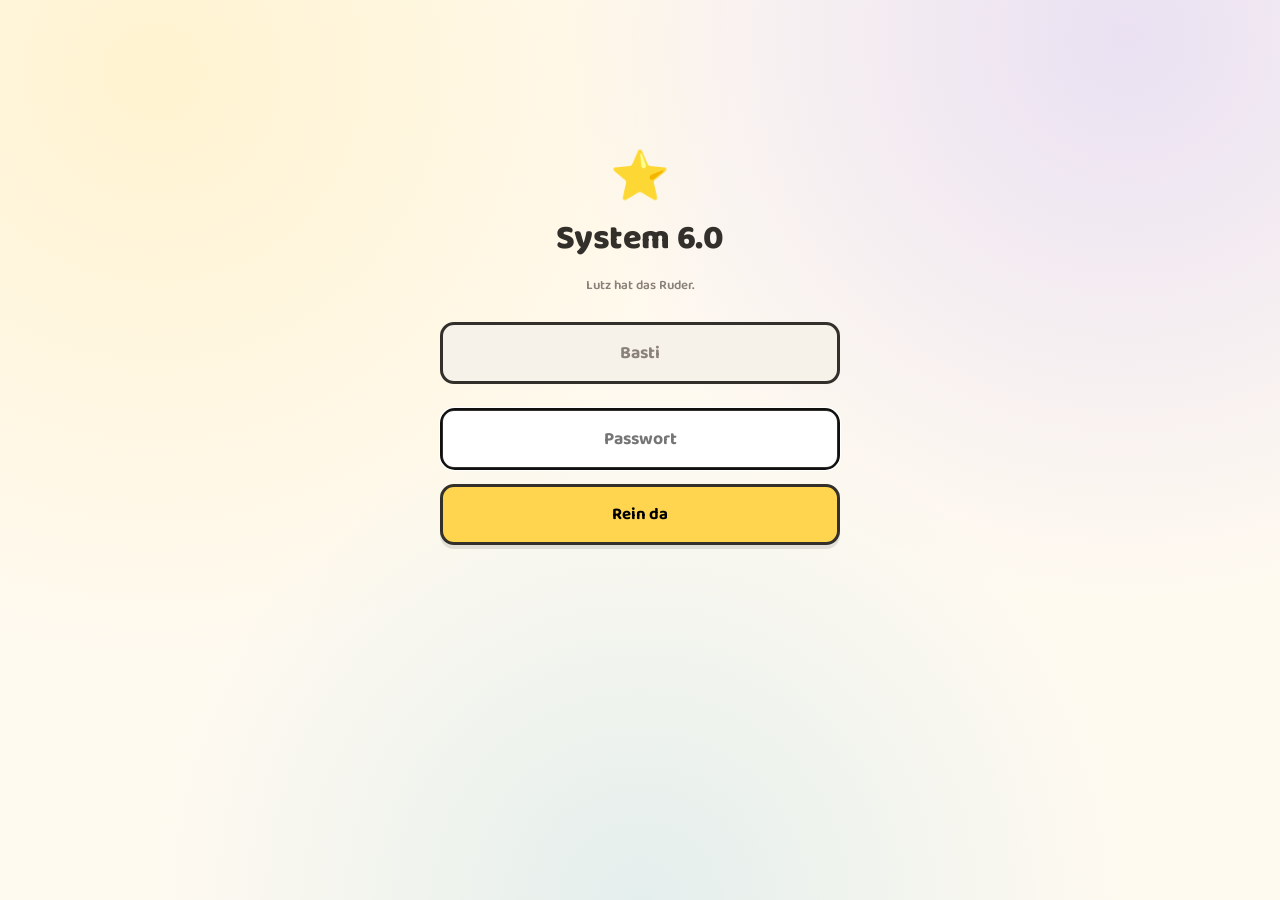
==== commit 7c9d1ad9: "Add files via upload" ====
--- a/v6.html
+++ b/v6.html
@@ -114,6 +114,7 @@
 .note.n1{background:#7cb342;color:#fff}.note.n2{background:#aed581}
 .note.n3{background:var(--gelb)}.note.n4{background:#ffb74d}
 .note.n5{background:#ff8a65;color:#fff}.note.n6{background:var(--rot);color:#fff}
+.note.neutral{background:#efe8dd;color:var(--grau)}
 .standTxt{font-weight:700;line-height:1.25}
 .standTxt small{display:block;color:var(--grau);font-weight:600;font-size:.8rem}
 .speichern{margin-left:auto;padding:14px 24px;border-radius:16px;background:var(--gruen);color:#fff;
@@ -156,6 +157,21 @@
   font-size:1.1rem;font-weight:700;margin:14px 0}
 .tor button{width:100%;padding:14px;border-radius:14px;background:var(--gelb);border:3px solid var(--tinte);
   font-size:1.05rem;box-shadow:var(--schatten)}
+
+/* ---------- Zugang ---------- */
+.nutzer{width:100%;padding:9px 12px;border:2px solid var(--linie);border-radius:11px;
+  background:#f7f2e9;color:var(--grau);font-weight:700;text-align:center;margin-bottom:8px}
+.tor .nutzer{margin-bottom:10px}
+details.zugang summary{font-weight:800;font-size:1.05rem;cursor:pointer;list-style:none}
+details.zugang summary::-webkit-details-marker{display:none}
+details.zugang summary::before{content:"▸ ";color:var(--grau)}
+details.zugang[open] summary::before{content:"▾ "}
+details.zugang form{margin-top:14px;display:flex;flex-direction:column;gap:4px;max-width:420px}
+details.zugang label{font-weight:700;font-size:.9rem;margin-top:8px}
+details.zugang input[type=password]{padding:11px 12px;border:2px solid var(--tinte);
+  border-radius:12px;background:#fff}
+.knopf.gross{margin-top:14px;padding:12px 18px;background:var(--gelb);font-size:1rem;
+  box-shadow:var(--schatten);align-self:flex-start}
 
 /* ---------- Historie / Auswertung ---------- */
 .whead{display:flex;align-items:center;gap:12px;cursor:pointer}
@@ -197,8 +213,13 @@
     <div style="font-size:3rem">&#11088;</div>
     <h1>System 6.0</h1>
     <p class="mini">Lutz hat das Ruder.</p>
-    <input id="torKey" type="password" placeholder="Passwort" autocomplete="current-password">
-    <button id="torBtn">Rein da</button>
+    <form id="torForm" method="post" action="#">
+      <input id="torUser" class="nutzer" type="text" name="username" autocomplete="username"
+             value="Basti" readonly aria-label="Benutzer">
+      <input id="torKey" type="password" name="password" placeholder="Passwort"
+             autocomplete="current-password" required>
+      <button id="torBtn" type="submit">Rein da</button>
+    </form>
     <p id="torFehler" class="mini" style="color:var(--rot);min-height:20px"></p>
   </div>
 </div>
@@ -284,6 +305,28 @@
       </div>
       <div class="mini" style="margin-top:6px">Wird beim Speichern gebucht. Eingelöst ist eingelöst.</div>
     </div>
+
+    <details class="karte zugang">
+      <summary>&#128273; Passwort ändern</summary>
+      <form id="pwForm" method="post" action="#">
+        <input class="nutzer" type="text" name="username" autocomplete="username"
+               value="Basti" readonly aria-label="Benutzer">
+        <label for="pwAlt">Jetziges Passwort</label>
+        <input id="pwAlt" type="password" name="current-password"
+               autocomplete="current-password" required>
+        <label for="pwNeu">Neues Passwort</label>
+        <input id="pwNeu" type="password" name="new-password" autocomplete="new-password"
+               minlength="8" required>
+        <label for="pwNeu2">Neues Passwort noch einmal</label>
+        <input id="pwNeu2" type="password" name="confirm-password" autocomplete="new-password"
+               minlength="8" required>
+        <button type="submit" class="knopf gross">Passwort ändern</button>
+      </form>
+      <p id="pwMeldung" class="mini" style="min-height:20px;margin-top:8px"></p>
+      <p class="mini">Tipp fürs Feld „Neues Passwort": Chrome und Safari schlagen dort ein
+        sicheres Passwort vor und merken es sich. Wenn du es doch einmal verlierst, kann Jörg
+        es zurücksetzen.</p>
+    </details>
   </section>
 
   <!-- ===================== HISTORIE ===================== -->
@@ -378,7 +421,8 @@
   sys6_woche_speichern:  ["p_key","p_daten"],
   sys6_woche_loeschen:   ["p_key","p_jahr","p_kw"],
   sys6_malus_setzen:     ["p_key","p_jahr","p_kw","p_text","p_erledigt"],
-  sys6_konto_buchen:     ["p_key","p_art","p_punkte","p_notiz","p_jahr","p_kw"]
+  sys6_konto_buchen:     ["p_key","p_art","p_punkte","p_notiz","p_jahr","p_kw"],
+  sys6_passwort_aendern: ["p_key","p_neu"]
 };
 
 function wegWaehlen(){
@@ -732,6 +776,17 @@
   });
 }
 
+/* Eine noch unberuehrte Woche bekommt keine Note um die Ohren gehauen. */
+function nochNichtsDrin(){
+  if(S.woche.gespeichert) return false;
+  if(Number(S.woche.joker_tage || 0) > 0) return false;
+  var leer = true;
+  itemsDerWoche(1).forEach(function(it){
+    if(Number(S.woche.ist[it.schluessel] || 0) !== 0) leer = false;
+  });
+  return leer;
+}
+
 function aktualisiere(){
   var res = rechne();
   var leer = res.max === 0;
@@ -741,6 +796,14 @@
     $("noteBadge").textContent = "–"; $("noteBadge").className = "note n3";
     $("standPunkte").textContent = "keine Bewertung";
     $("standDetail").textContent = "vor dem Systemstart";
+    kontoLeisteZeichnen(kontoVorher());
+    return;
+  }
+  if(nochNichtsDrin()){
+    $("noteBadge").textContent = "–"; $("noteBadge").className = "note neutral";
+    $("standPunkte").textContent = "noch nichts eingetragen";
+    $("standDetail").textContent = "0 von " + res.max + " Punkten zu holen";
+    kontoLeisteZeichnen(kontoVorher());
     return;
   }
   var vorher = kontoVorher();
@@ -752,10 +815,14 @@
   $("standDetail").textContent = res.prozent.toFixed(0) + " % · Note " + res.note
     + " · " + (res.notePunkte>0?"+":"") + res.notePunkte + " aufs Konto · neuer Stand " + neu;
 
-  var breite = Math.max(0, Math.min(100, Math.abs(neu) / 12 * 100));
+  kontoLeisteZeichnen(neu);
+}
+
+function kontoLeisteZeichnen(stand){
+  var breite = Math.max(0, Math.min(100, Math.abs(stand) / 12 * 100));
   var f = $("kontoFuell");
   f.style.width = breite + "%";
-  f.className = neu < 0 ? "minus" : "";
+  f.className = stand < 0 ? "minus" : "";
   var leiste = $("kontoLeiste");
   Array.prototype.slice.call(leiste.querySelectorAll("b")).forEach(function(x){ x.remove(); });
   [3,6,12].forEach(function(m){ var b=el("b"); b.style.left = (m/12*100) + "%"; leiste.appendChild(b); });
@@ -764,9 +831,9 @@
   [[3,"Kleidungsstück bis 25 €","Vinted zählt"],
    [6,"Ein Tag raus","Sauerland/Siegerland, günstiges Airbnb"],
    [12,"Eine Woche Urlaub",""]].forEach(function(b){
-    var d = el("div", neu >= b[0] ? "frei" : "");
+    var d = el("div", stand >= b[0] ? "frei" : "");
     d.appendChild(el("b", null, b[0] + " Punkte – " + b[1]));
-    d.appendChild(el("small", "mini", neu >= b[0] ? "frei" : ("noch " + (b[0]-neu) + " Punkte")));
+    d.appendChild(el("small", "mini", stand >= b[0] ? "frei" : ("noch " + (b[0]-stand) + " Punkte")));
     if(b[2]){ d.appendChild(el("div","mini", b[2])); }
     bel.appendChild(d);
   });
@@ -1192,20 +1259,56 @@
   });
 }
 
-$("torBtn").onclick = function(){
+$("torForm").onsubmit = function(e){
+  e.preventDefault();
   var k = $("torKey").value;
   $("torFehler").style.color = "var(--grau)";
   $("torFehler").textContent = "einen Moment …";
   $("torBtn").disabled = true;
   start(k).then(function(){
     $("torFehler").textContent = "";
-  }, function(e){
+  }, function(e2){
     $("torFehler").style.color = "var(--rot)";
-    $("torFehler").textContent = String(e.message).indexOf("Zugang") > -1
-      ? "Passwort stimmt nicht." : e.message;
+    $("torFehler").textContent = String(e2.message).indexOf("Zugang") > -1
+      ? "Passwort stimmt nicht." : e2.message;
   }).then(function(){ $("torBtn").disabled = false; });
+  return false;
 };
-$("torKey").onkeydown = function(e){ if(e.key === "Enter") $("torBtn").click(); };
+
+/* ---------------- Passwort ändern ---------------- */
+["pwAlt","pwNeu","pwNeu2"].forEach(function(id){
+  $(id).oninput = function(){ $("pwMeldung").textContent = ""; };
+});
+$("pwForm").onsubmit = function(e){
+  e.preventDefault();
+  var alt = $("pwAlt").value, neu = $("pwNeu").value, neu2 = $("pwNeu2").value;
+  var m = $("pwMeldung");
+  function sag(text, gut){
+    m.style.color = gut ? "var(--gruen)" : "var(--rot)";
+    m.textContent = text;
+  }
+  if(neu !== neu2){ sag("Die beiden neuen Passwörter sind nicht gleich."); return false; }
+  if(neu.trim().length < 8){ sag("Das neue Passwort braucht mindestens 8 Zeichen."); return false; }
+  if(neu === alt){ sag("Das neue Passwort ist dasselbe wie das alte."); return false; }
+
+  var knopf = this.querySelector("button");
+  knopf.disabled = true;
+  m.style.color = "var(--grau)";
+  m.textContent = "ändere …";
+
+  rpc("sys6_passwort_aendern", { p_key: alt, p_neu: neu }).then(function(){
+    S.key = neu;
+    try { localStorage.setItem("sys6_key", neu); } catch(x){}
+    $("torKey").value = neu;          // damit der Passwortspeicher das Neue mitbekommt
+    $("pwAlt").value = ""; $("pwNeu").value = ""; $("pwNeu2").value = "";
+    sag("Geändert. Ab jetzt gilt das neue Passwort.", true);
+    toast("Passwort geändert.");
+  }, function(err){
+    sag(String(err.message).indexOf("Zugang") > -1
+        ? "Das jetzige Passwort stimmt nicht." : err.message);
+  }).then(function(){ knopf.disabled = false; });
+  return false;
+};
 
 $("nordstern").oninput = function(){ S.woche.nordstern = this.value; };
 Array.prototype.forEach.call($("zielWahl").children, function(b){
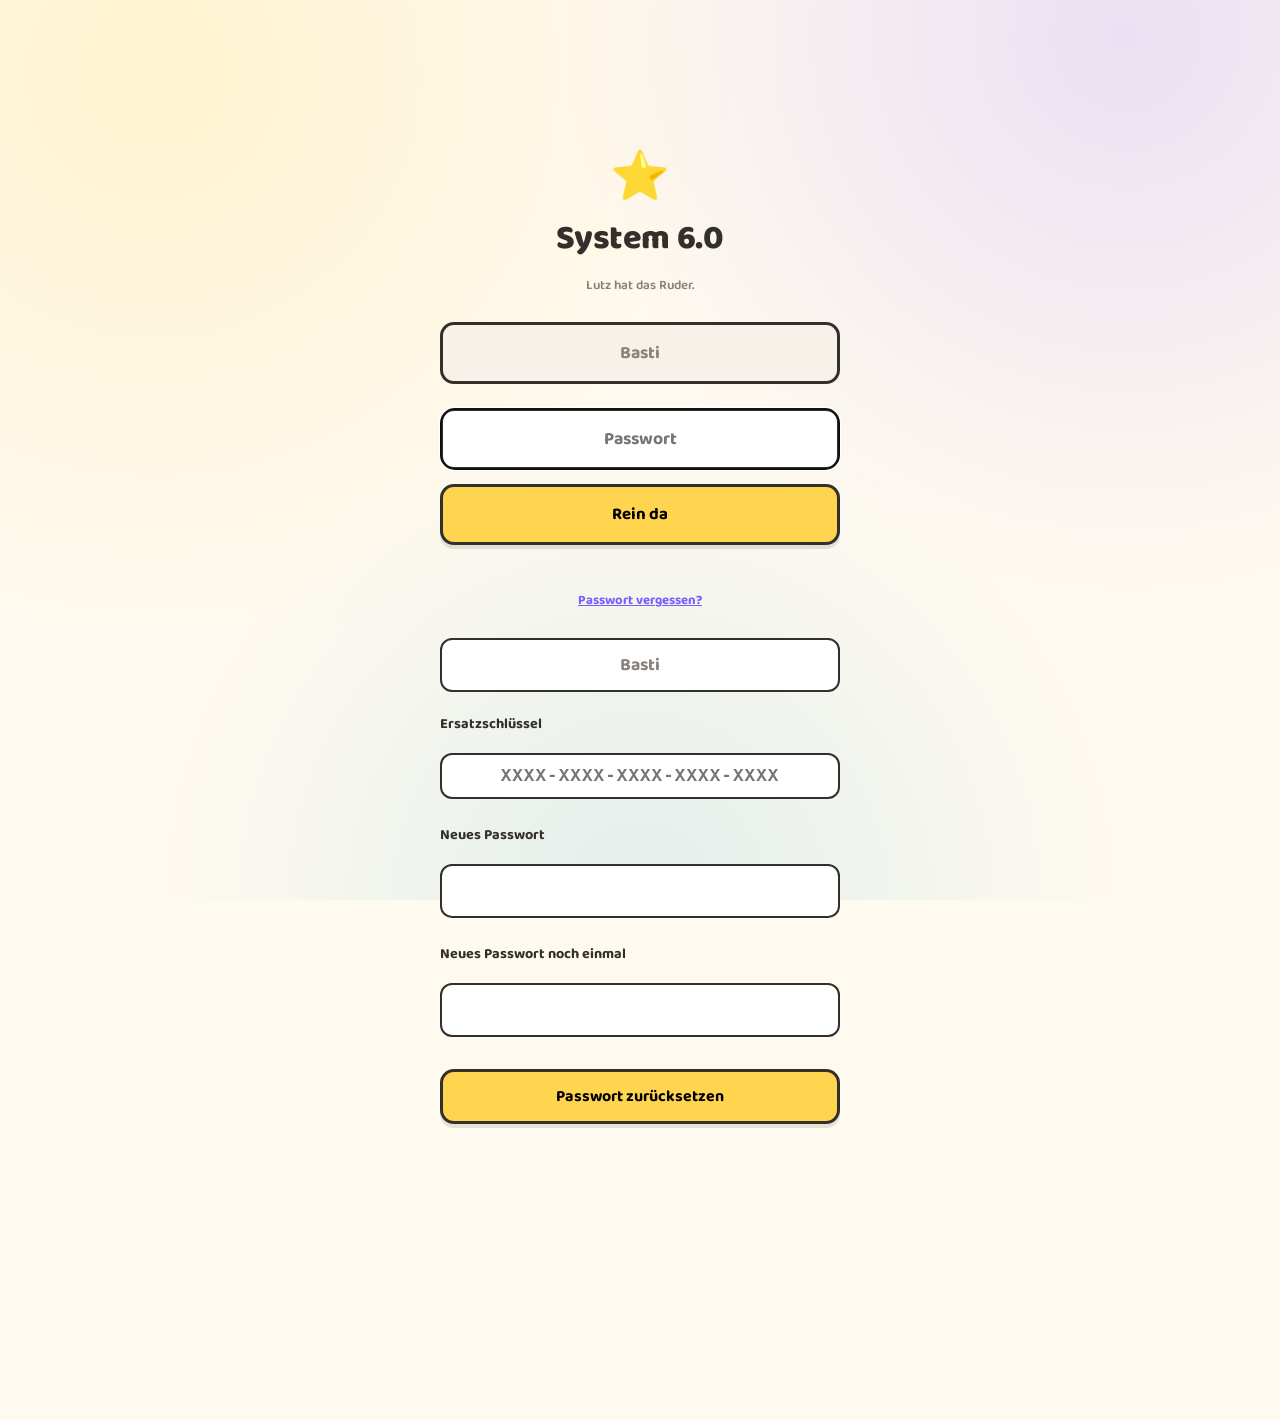
==== commit 920a0ddc: "Add files via upload" ====
--- a/v6.html
+++ b/v6.html
@@ -172,6 +172,20 @@
   border-radius:12px;background:#fff}
 .knopf.gross{margin-top:14px;padding:12px 18px;background:var(--gelb);font-size:1rem;
   box-shadow:var(--schatten);align-self:flex-start}
+.trenner{height:2px;background:var(--linie);margin:20px 0 14px;border-radius:2px}
+details.zugang h3{font-size:1.05rem;margin-bottom:6px}
+form.reset{display:flex;flex-direction:column;gap:4px;text-align:left;margin-top:14px}
+form.reset label{font-weight:700;font-size:.9rem;margin-top:8px}
+form.reset input{padding:11px 12px;border:2px solid var(--tinte);border-radius:12px;background:#fff}
+form.reset #rsCode{font-family:ui-monospace,"SFMono-Regular",Menlo,Consolas,monospace;
+  letter-spacing:.06em;text-transform:uppercase}
+.tor a{color:var(--lila);font-weight:700}
+.codebox{margin-top:14px;border:3px dashed var(--tinte);border-radius:16px;padding:14px;
+  background:#fffbef;text-align:center}
+.codebox .code{font-family:ui-monospace,"SFMono-Regular",Menlo,Consolas,monospace;
+  font-size:1.15rem;font-weight:700;letter-spacing:.08em;word-break:break-all;
+  background:#fff;border:2px solid var(--tinte);border-radius:11px;padding:10px;margin:8px 0}
+.codebox .warn2{color:var(--rot);font-weight:800;font-size:.9rem}
 
 /* ---------- Historie / Auswertung ---------- */
 .whead{display:flex;align-items:center;gap:12px;cursor:pointer}
@@ -221,6 +235,25 @@
       <button id="torBtn" type="submit">Rein da</button>
     </form>
     <p id="torFehler" class="mini" style="color:var(--rot);min-height:20px"></p>
+    <p class="mini"><a href="#" id="vergessen">Passwort vergessen?</a></p>
+
+    <form id="resetForm" class="reset" method="post" action="#" hidden>
+      <input class="nutzer" type="text" name="username" autocomplete="username"
+             value="Basti" readonly aria-label="Benutzer">
+      <label for="rsCode">Ersatzschlüssel</label>
+      <input id="rsCode" type="text" name="one-time-code" autocomplete="off"
+             spellcheck="false" placeholder="XXXX-XXXX-XXXX-XXXX-XXXX" required>
+      <label for="rsNeu">Neues Passwort</label>
+      <input id="rsNeu" type="password" name="new-password" autocomplete="new-password"
+             minlength="8" required>
+      <label for="rsNeu2">Neues Passwort noch einmal</label>
+      <input id="rsNeu2" type="password" name="confirm-password" autocomplete="new-password"
+             minlength="8" required>
+      <button type="submit" class="knopf gross">Passwort zurücksetzen</button>
+      <p id="rsMeldung" class="mini" style="min-height:20px"></p>
+    </form>
+
+    <div id="rsNeuerCode" class="codebox" hidden></div>
   </div>
 </div>
 
@@ -324,8 +357,16 @@
       </form>
       <p id="pwMeldung" class="mini" style="min-height:20px;margin-top:8px"></p>
       <p class="mini">Tipp fürs Feld „Neues Passwort": Chrome und Safari schlagen dort ein
-        sicheres Passwort vor und merken es sich. Wenn du es doch einmal verlierst, kann Jörg
-        es zurücksetzen.</p>
+        sicheres Passwort vor und merken es sich.</p>
+
+      <div class="trenner"></div>
+      <h3>&#128477;&#65039; Ersatzschlüssel</h3>
+      <p class="mini">Dein Zweitschlüssel. Damit setzt du das Passwort selbst zurück, wenn du
+        es verlierst — ohne E-Mail, ohne Jörg. Leg ihn zum Passwort in den Passwortspeicher
+        oder schreib ihn auf einen Zettel in die Schublade.</p>
+      <p id="ersatzStatus" class="mini"></p>
+      <button id="ersatzNeu" class="knopf">Neuen Ersatzschlüssel erzeugen</button>
+      <div id="ersatzBox" class="codebox" hidden></div>
     </details>
   </section>
 
@@ -360,7 +401,7 @@
 
 var S = {
   key: null, items: [], systemstaende: [], joker: {}, historie: [],
-  jahr: null, kw: null, woche: null, reiter: "woche", dirty: false
+  jahr: null, kw: null, woche: null, reiter: "woche", ersatz: null
 };
 
 /* ---------------- Werkzeug ---------------- */
@@ -422,7 +463,10 @@
   sys6_woche_loeschen:   ["p_key","p_jahr","p_kw"],
   sys6_malus_setzen:     ["p_key","p_jahr","p_kw","p_text","p_erledigt"],
   sys6_konto_buchen:     ["p_key","p_art","p_punkte","p_notiz","p_jahr","p_kw"],
-  sys6_passwort_aendern: ["p_key","p_neu"]
+  sys6_passwort_aendern: ["p_key","p_neu"],
+  sys6_ersatz_neu:       ["p_key"],
+  sys6_ersatz_status:    ["p_key"],
+  sys6_passwort_zuruecksetzen: ["p_code","p_neu"]
 };
 
 function wegWaehlen(){
@@ -449,9 +493,18 @@
     return r.text().then(function(t){
       var d = null; try { d = t ? JSON.parse(t) : null; } catch(e){}
       if(!r.ok){ throw new Error(d && d.message ? d.message : ("Die Datenbank hat mit Fehler " + r.status + " geantwortet.")); }
-      return d;
+      return auspacken(d);
     });
   });
+}
+
+/* Alle Funktionen antworten {ok:true,wert:…} oder {ok:false,fehler:"…"} */
+function auspacken(d){
+  if(d && typeof d === "object" && !Array.isArray(d) && "ok" in d){
+    if(d.ok) return (d.wert === undefined ? null : d.wert);
+    throw new Error(d.fehler || "Zugang verweigert");
+  }
+  return d;
 }
 
 function sqlText(s){ return "'" + String(s).replace(/'/g, "''") + "'"; }
@@ -524,9 +577,9 @@
         }
       }
       var zeilen = ausConnectorText(nutz);
-      if(Array.isArray(zeilen)) return zeilen.length ? zeilen[0].d : null;
-      if(zeilen && typeof zeilen === "object" && "d" in zeilen) return zeilen.d;
-      return zeilen;
+      if(Array.isArray(zeilen)) return auspacken(zeilen.length ? zeilen[0].d : null);
+      if(zeilen && typeof zeilen === "object" && "d" in zeilen) return auspacken(zeilen.d);
+      return auspacken(zeilen);
     }, function(e){ throw connectorFehler(e); });
 }
 
@@ -664,6 +717,13 @@
     };
     m.appendChild(b);
     box.appendChild(m);
+  }
+  if(S.ersatz === false){
+    var ez = el("div","hinweisbox info");
+    ez.innerHTML = "<b>&#128477;&#65039; Noch kein Ersatzschl&uuml;ssel.</b> Ohne ihn kommst du nicht mehr "
+      + "an deine Wochen, wenn du das Passwort verlierst. Unten unter "
+      + "&bdquo;Passwort &auml;ndern&ldquo; einen erzeugen &mdash; dauert zehn Sekunden.";
+    box.appendChild(ez);
   }
   var jetzt = isoWoche(new Date());
   if(S.jahr === jetzt.jahr && S.kw === jetzt.kw){
@@ -1237,6 +1297,8 @@
   return rpc("sys6_stammdaten", { p_key: key }).then(function(st){
     S.items = st.items;
     S.systemstaende = st.systemstaende;
+    S.ersatz = !!st.ersatz_vorhanden;
+    S.ersatzErstellt = st.ersatz_erstellt || null;
     S.joker = {};
     (st.joker_kontingent||[]).forEach(function(j){ S.joker[j.jahr] = Number(j.tage); });
     return ladeHistorie();
@@ -1256,6 +1318,7 @@
     if(wochenIndex(ziel.jahr, ziel.kw) < wochenIndex(start.jahr, start.kw)) ziel = start;
     ladeWoche(ziel.jahr, ziel.kw);
     setzeReiter("woche");
+    ersatzStatusZeigen();
   });
 }
 
@@ -1272,6 +1335,112 @@
     $("torFehler").textContent = String(e2.message).indexOf("Zugang") > -1
       ? "Passwort stimmt nicht." : e2.message;
   }).then(function(){ $("torBtn").disabled = false; });
+  return false;
+};
+
+/* ---------------- Ersatzschlüssel ---------------- */
+function codeZeigen(behaelter, code, ueberschrift, danach){
+  behaelter.innerHTML = "";
+  behaelter.hidden = false;
+  behaelter.appendChild(el("div", null, ueberschrift || "Dein neuer Ersatzschlüssel"))
+           .style.fontWeight = "800";
+  behaelter.appendChild(el("div", "code", code));
+  var reihe = el("div");
+  reihe.style.cssText = "display:flex;gap:8px;justify-content:center;flex-wrap:wrap";
+  var kopieren = el("button", "knopf", "Kopieren");
+  kopieren.onclick = function(){
+    var fertig = function(){ kopieren.textContent = "Kopiert ✓";
+      setTimeout(function(){ kopieren.textContent = "Kopieren"; }, 2000); };
+    if(navigator.clipboard && navigator.clipboard.writeText){
+      navigator.clipboard.writeText(code).then(fertig, function(){ auswaehlen(); });
+    } else { auswaehlen(); }
+    function auswaehlen(){
+      var f = behaelter.querySelector(".code"), r = document.createRange();
+      r.selectNodeContents(f);
+      var s = window.getSelection(); s.removeAllRanges(); s.addRange(r);
+      kopieren.textContent = "markiert – jetzt kopieren";
+    }
+  };
+  reihe.appendChild(kopieren);
+  var weg = el("button", "knopf", "Hab ich gespeichert");
+  weg.onclick = function(){ behaelter.hidden = true; if(danach) danach(); };
+  reihe.appendChild(weg);
+  behaelter.appendChild(reihe);
+  behaelter.appendChild(el("p", "warn2",
+    "Jetzt wegspeichern. Er wird nie wieder angezeigt."));
+}
+
+function ersatzStatusHolen(){
+  return rpc("sys6_ersatz_status", { p_key: S.key }).then(function(st){
+    S.ersatz = !!(st && st.vorhanden);
+    S.ersatzErstellt = st && st.erstellt;
+    ersatzStatusZeigen();
+  }, function(){ /* nicht schlimm */ });
+}
+
+function ersatzStatusZeigen(){
+  (function(){
+    var st = { vorhanden: S.ersatz, erstellt: S.ersatzErstellt };
+    var p = $("ersatzStatus");
+    if(S.ersatz){
+      var d = st.erstellt ? new Date(st.erstellt) : null;
+      p.style.color = "var(--gruen)";
+      p.textContent = "Ein Ersatzschlüssel ist hinterlegt"
+        + (d ? " (seit " + ("0"+d.getDate()).slice(-2) + "." + ("0"+(d.getMonth()+1)).slice(-2)
+             + "." + d.getFullYear() + ")" : "") + ".";
+      $("ersatzNeu").textContent = "Neuen erzeugen (der alte wird ungültig)";
+    } else {
+      p.style.color = "var(--rot)";
+      p.textContent = "Noch kein Ersatzschlüssel hinterlegt.";
+      $("ersatzNeu").textContent = "Ersatzschlüssel erzeugen";
+    }
+    zeichneHinweise();
+  })();
+}
+
+$("ersatzNeu").onclick = function(){
+  var b = this;
+  if(S.ersatz && !confirm("Der bisherige Ersatzschlüssel wird damit ungültig. Weiter?")) return;
+  b.disabled = true; b.textContent = "erzeuge …";
+  rpc("sys6_ersatz_neu", { p_key: S.key }).then(function(code){
+    codeZeigen($("ersatzBox"), code);
+    return ersatzStatusHolen();
+  }, function(e){ toast("Fehler: " + e.message, 4000); })
+   .then(function(){ b.disabled = false; });
+};
+
+/* ---------------- Passwort vergessen ---------------- */
+$("vergessen").onclick = function(e){
+  e.preventDefault();
+  var f = $("resetForm");
+  f.hidden = !f.hidden;
+  this.textContent = f.hidden ? "Passwort vergessen?" : "Doch normal anmelden";
+  if(!f.hidden) $("rsCode").focus();
+};
+["rsCode","rsNeu","rsNeu2"].forEach(function(id){
+  $(id).oninput = function(){ $("rsMeldung").textContent = ""; };
+});
+$("resetForm").onsubmit = function(e){
+  e.preventDefault();
+  var code = $("rsCode").value, neu = $("rsNeu").value, neu2 = $("rsNeu2").value;
+  var m = $("rsMeldung");
+  function sag(t, gut){ m.style.color = gut ? "var(--gruen)" : "var(--rot)"; m.textContent = t; }
+  if(neu !== neu2){ sag("Die beiden neuen Passwörter sind nicht gleich."); return false; }
+  if(neu.trim().length < 8){ sag("Das neue Passwort braucht mindestens 8 Zeichen."); return false; }
+  var knopf = this.querySelector("button");
+  knopf.disabled = true;
+  m.style.color = "var(--grau)"; m.textContent = "setze zurück …";
+  rpc("sys6_passwort_zuruecksetzen", { p_code: code, p_neu: neu }).then(function(neuerCode){
+    sag("Passwort zurückgesetzt.", true);
+    $("rsCode").value = ""; $("rsNeu").value = ""; $("rsNeu2").value = "";
+    $("torKey").value = neu;
+    $("resetForm").hidden = true;
+    $("vergessen").hidden = true;
+    codeZeigen($("rsNeuerCode"), neuerCode,
+      "Der alte Ersatzschlüssel ist verbraucht. Hier ist der neue:",
+      function(){ start(neu); });
+  }, function(err){ sag(err.message); })
+   .then(function(){ knopf.disabled = false; });
   return false;
 };
 
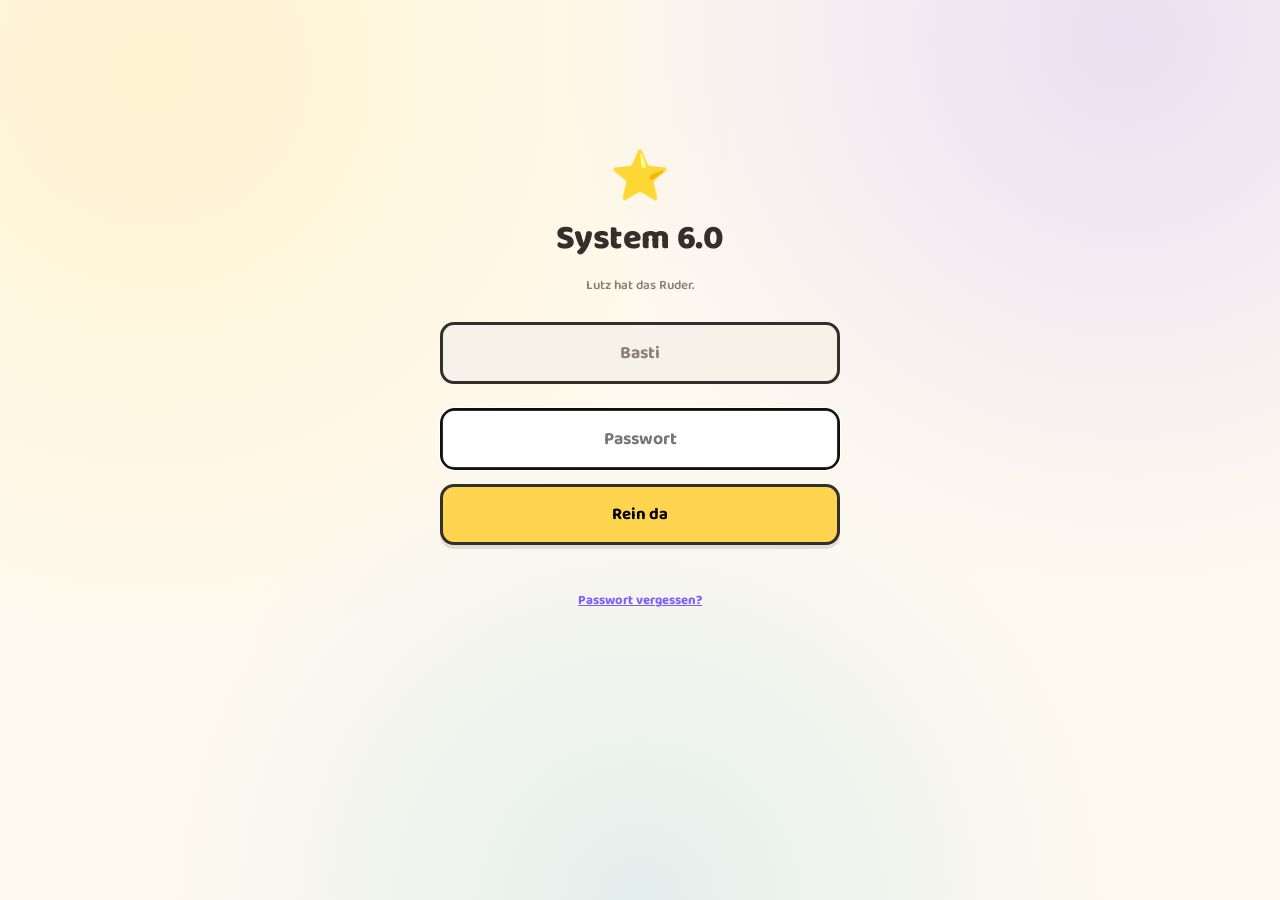
==== commit 6e74c245: "Add files via upload" ====
--- a/v6.html
+++ b/v6.html
@@ -22,6 +22,8 @@
 }
 *{box-sizing:border-box}
 html,body{margin:0;padding:0}
+/* Muss sein: eigene display-Regeln schlagen sonst das hidden-Merkmal. */
+[hidden]{display:none !important}
 body{
   background:var(--creme);
   background-image:radial-gradient(circle at 12% 8%, rgba(255,213,79,.20), transparent 42%),
@@ -180,6 +182,8 @@
 form.reset #rsCode{font-family:ui-monospace,"SFMono-Regular",Menlo,Consolas,monospace;
   letter-spacing:.06em;text-transform:uppercase}
 .tor a{color:var(--lila);font-weight:700}
+form.reset .erklaerung{text-align:left;background:#eef6fb;border:2px solid var(--blau);
+  border-radius:14px;padding:11px 13px;margin-bottom:12px;line-height:1.45}
 .codebox{margin-top:14px;border:3px dashed var(--tinte);border-radius:16px;padding:14px;
   background:#fffbef;text-align:center}
 .codebox .code{font-family:ui-monospace,"SFMono-Regular",Menlo,Consolas,monospace;
@@ -238,6 +242,13 @@
     <p class="mini"><a href="#" id="vergessen">Passwort vergessen?</a></p>
 
     <form id="resetForm" class="reset" method="post" action="#" hidden>
+      <p class="mini erklaerung">Der Ersatzschlüssel ist der, den du dir vorher
+        <b>im angemeldeten Bereich</b> unter &bdquo;Passwort ändern&ldquo; erzeugt und
+        weggespeichert hast. Hier lässt er sich nicht neu erstellen &mdash; sonst könnte
+        das jeder.<br><br>
+        <b>Noch keinen erzeugt?</b> Dann melde dich mit dem Passwort an und hol das nach.
+        Wenn du auch das Passwort nicht mehr weißt, sag Jörg Bescheid &mdash; er kann es
+        von der Datenbankseite zurücksetzen.</p>
       <input class="nutzer" type="text" name="username" autocomplete="username"
              value="Basti" readonly aria-label="Benutzer">
       <label for="rsCode">Ersatzschlüssel</label>
@@ -1413,9 +1424,12 @@
 $("vergessen").onclick = function(e){
   e.preventDefault();
   var f = $("resetForm");
-  f.hidden = !f.hidden;
-  this.textContent = f.hidden ? "Passwort vergessen?" : "Doch normal anmelden";
-  if(!f.hidden) $("rsCode").focus();
+  var auf = f.hidden;                       // wird jetzt geoeffnet?
+  f.hidden = !auf;
+  $("torForm").hidden = auf;                // immer nur eins von beiden
+  $("torFehler").textContent = "";
+  this.textContent = auf ? "Doch normal anmelden" : "Passwort vergessen?";
+  if(auf) $("rsCode").focus(); else $("torKey").focus();
 };
 ["rsCode","rsNeu","rsNeu2"].forEach(function(id){
   $(id).oninput = function(){ $("rsMeldung").textContent = ""; };
@@ -1515,6 +1529,8 @@
 $("torFehler").textContent = "verbinde mit der Datenbank …";
 wegWaehlen().then(function(){
   $("torBtn").disabled = false;
+  $("torForm").hidden = false;
+  $("resetForm").hidden = true;
   $("torFehler").style.color = "var(--rot)";
   $("torFehler").textContent = "";
   var gespeichert = null;
